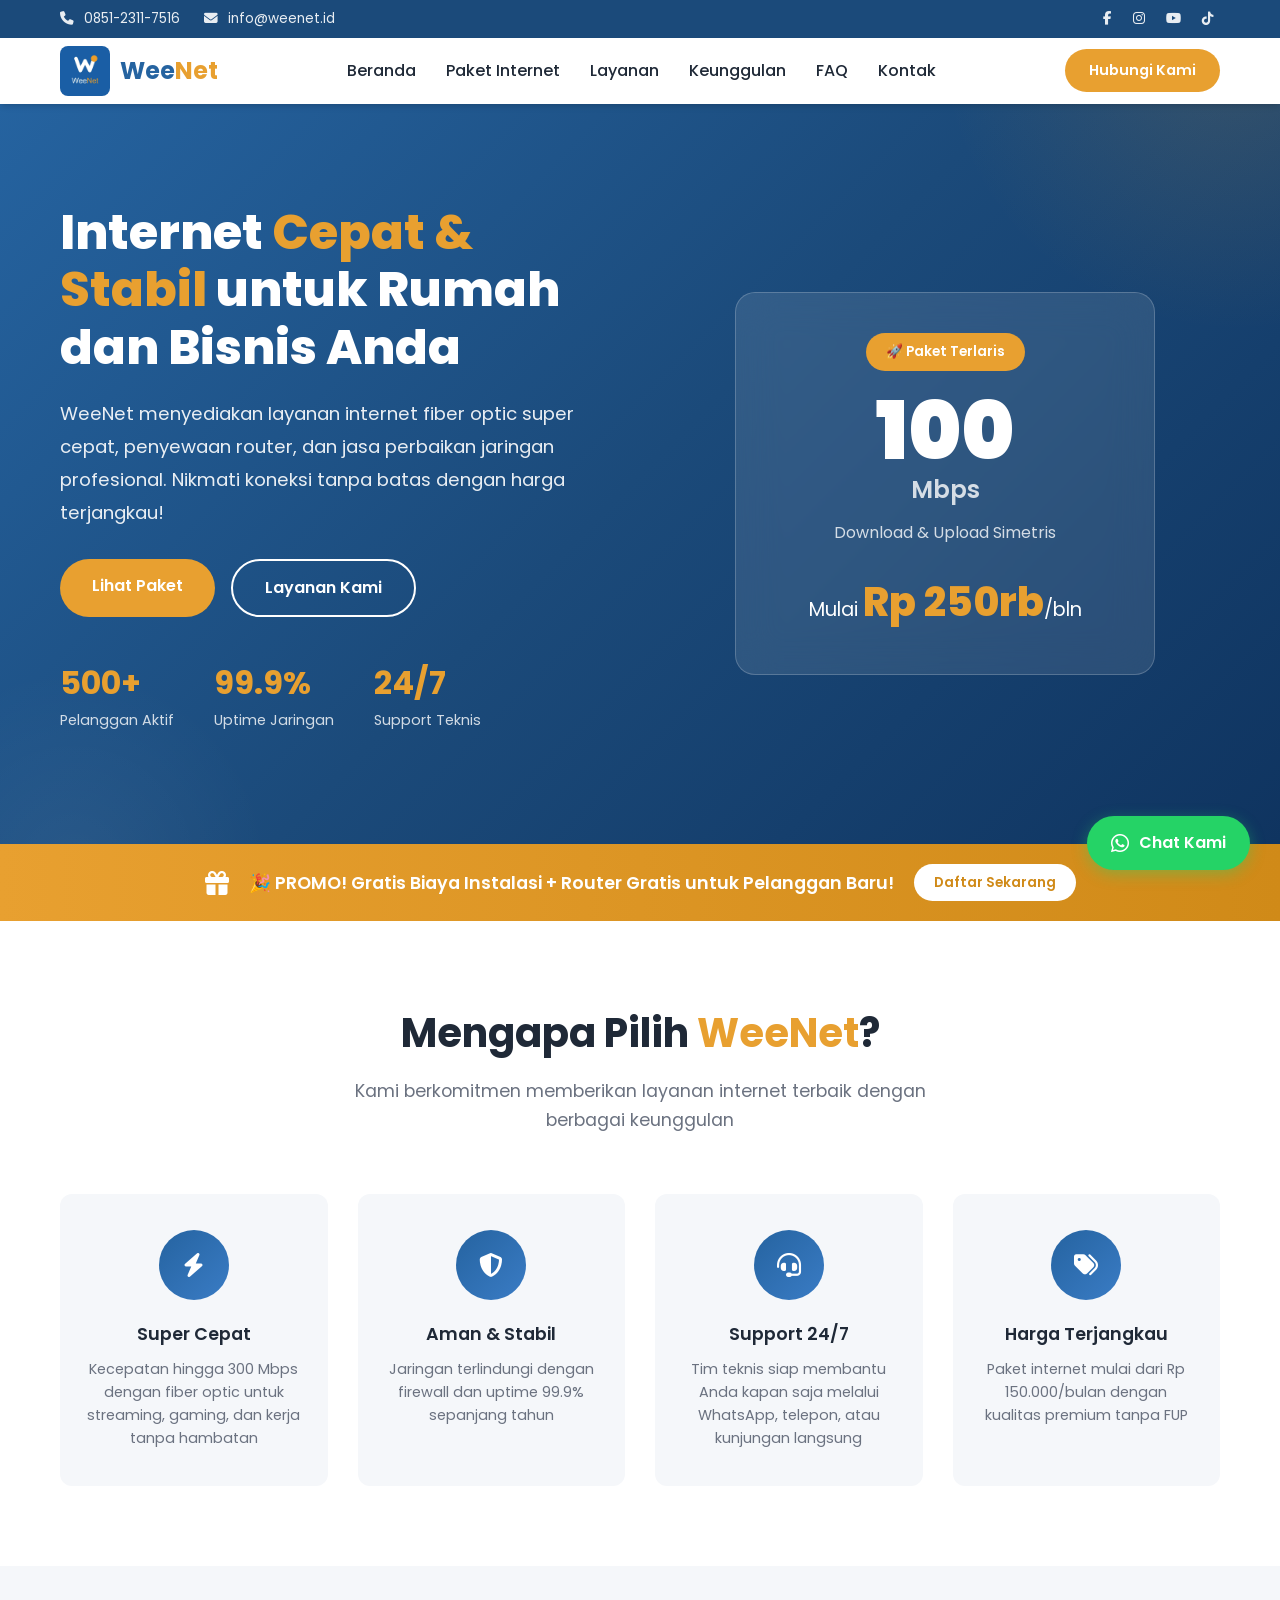
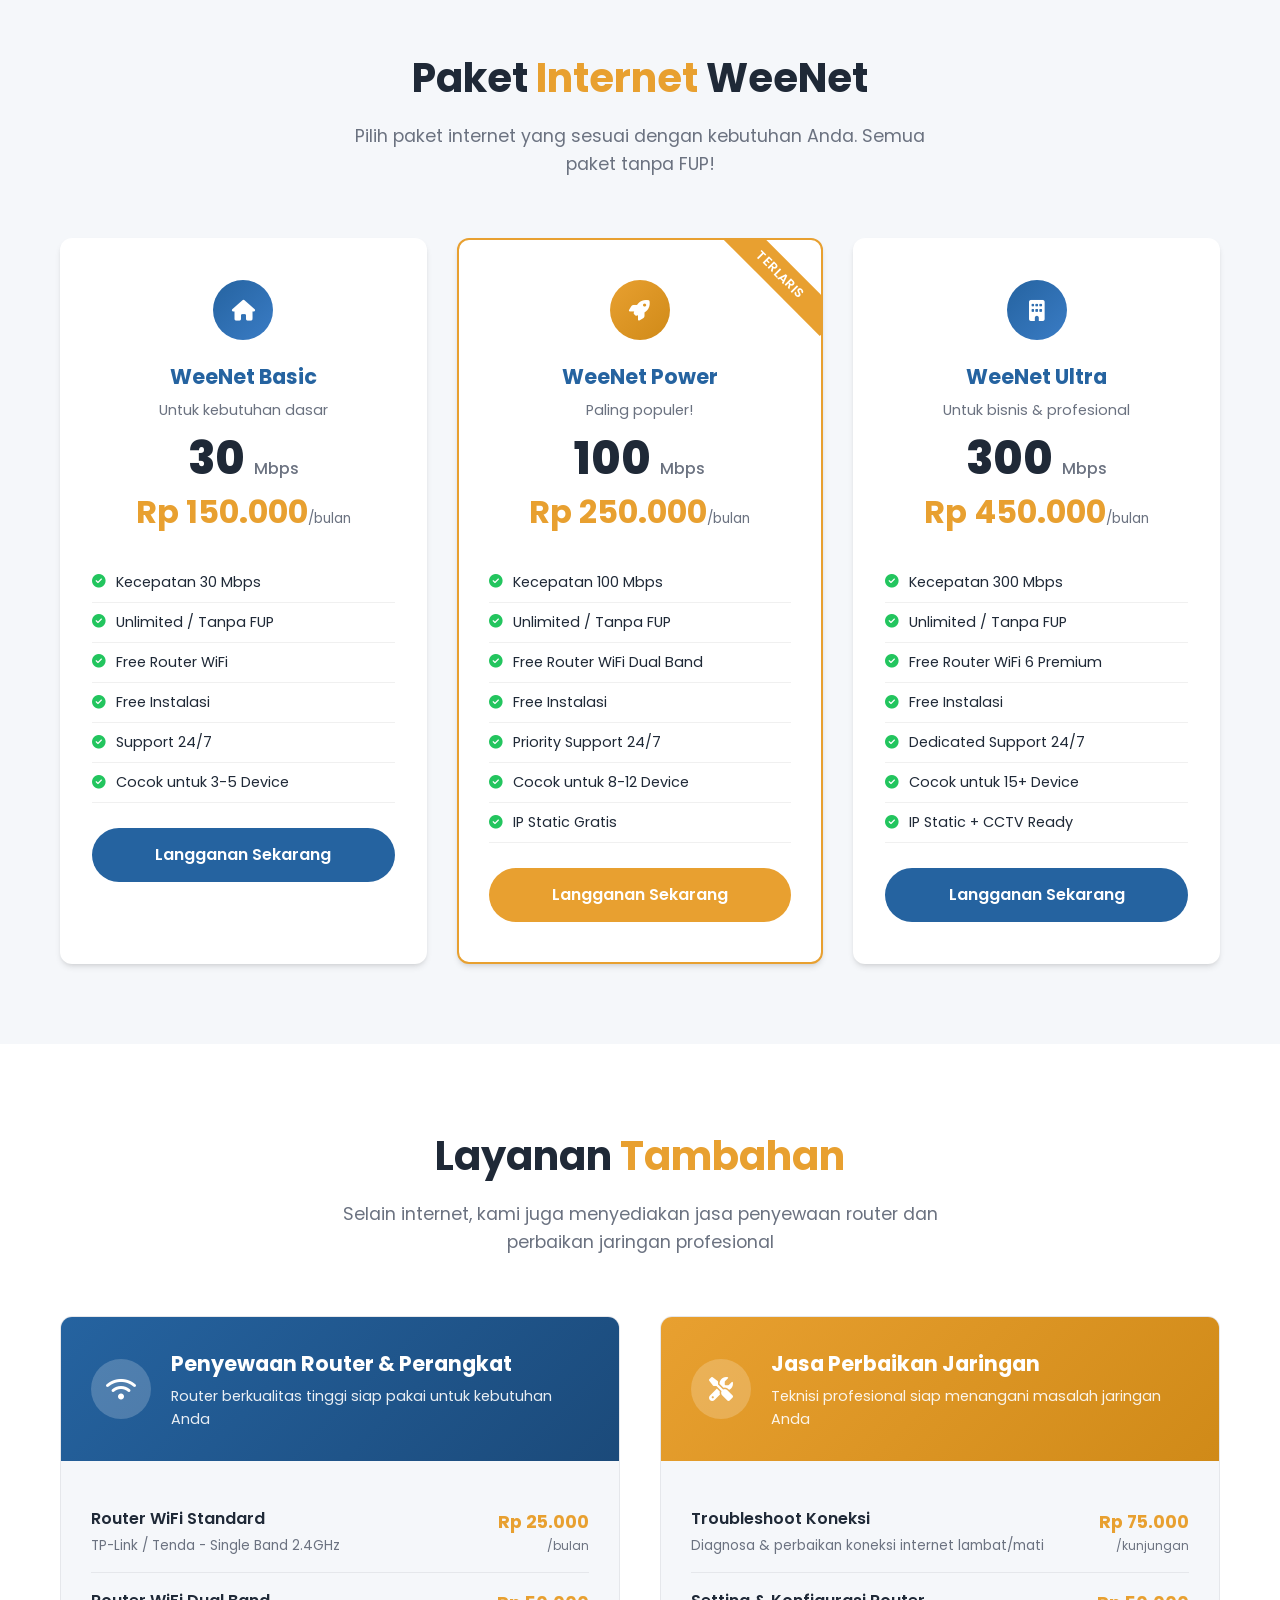
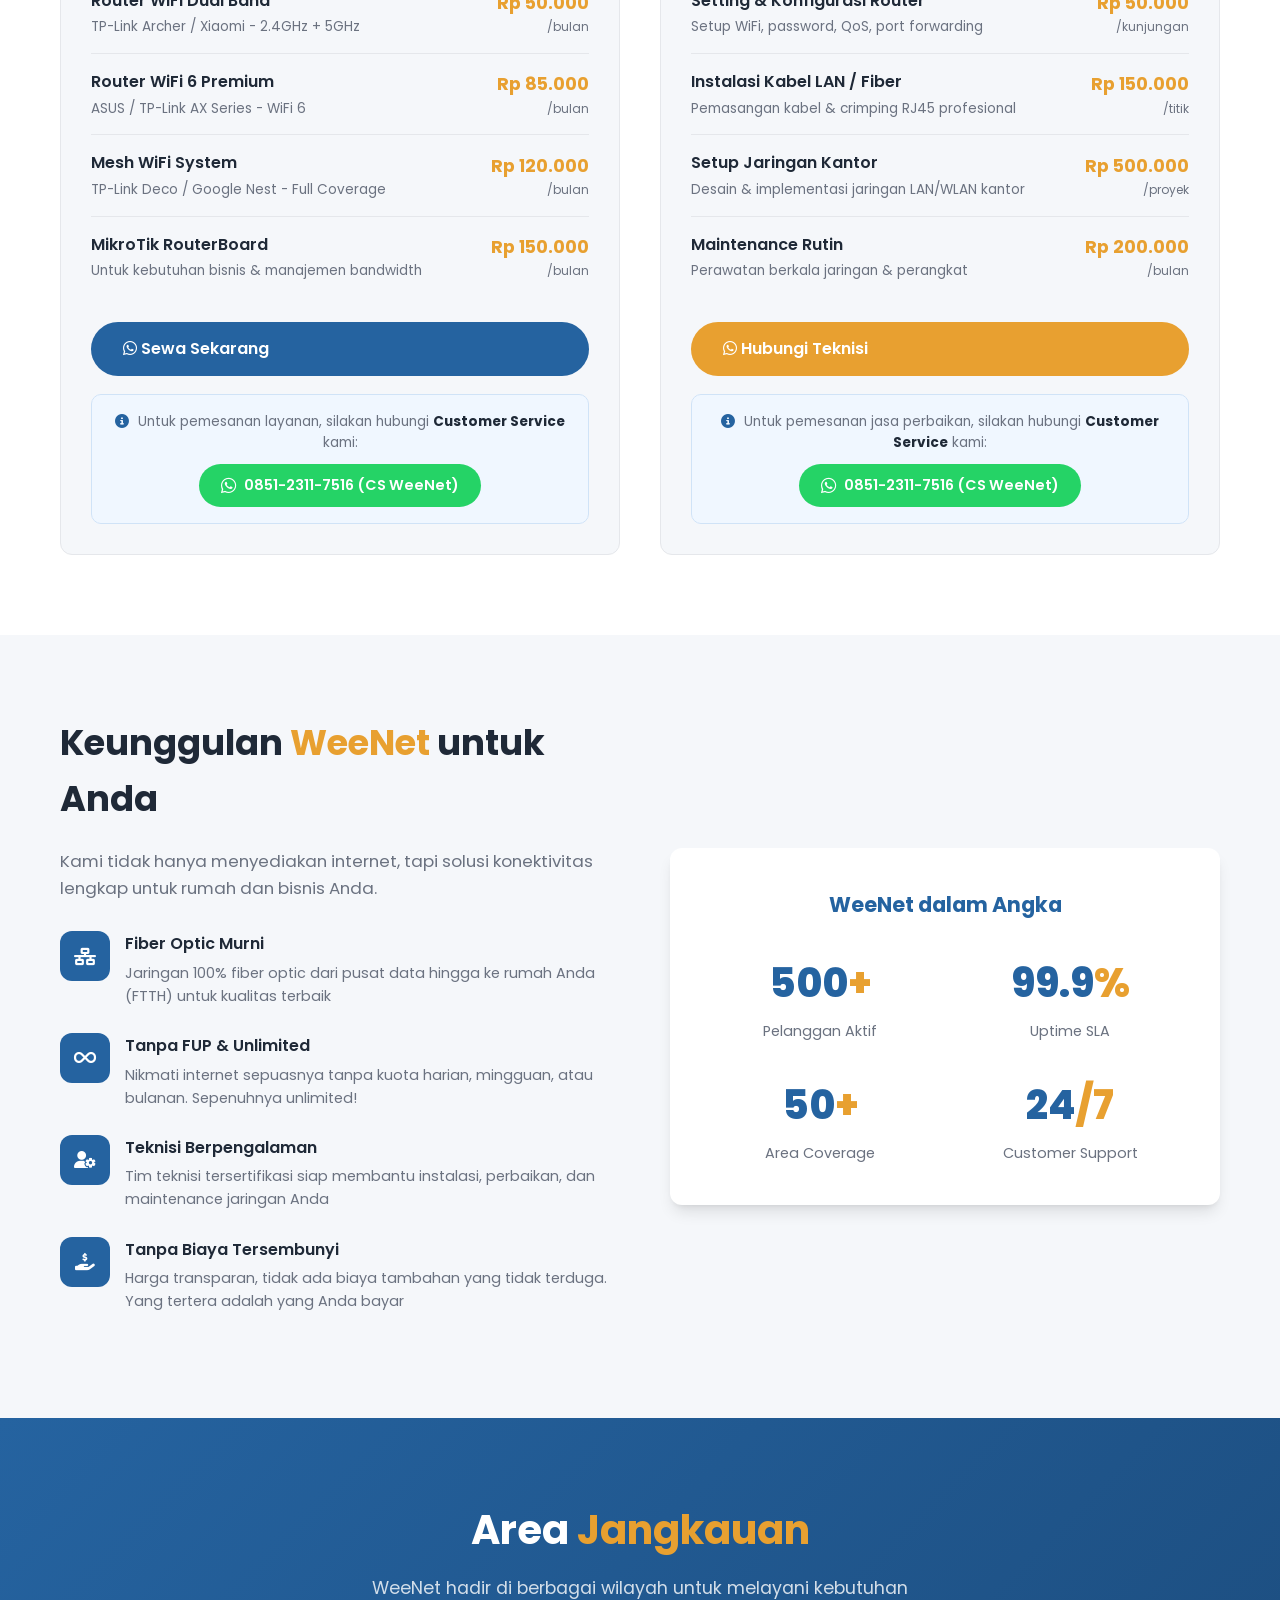
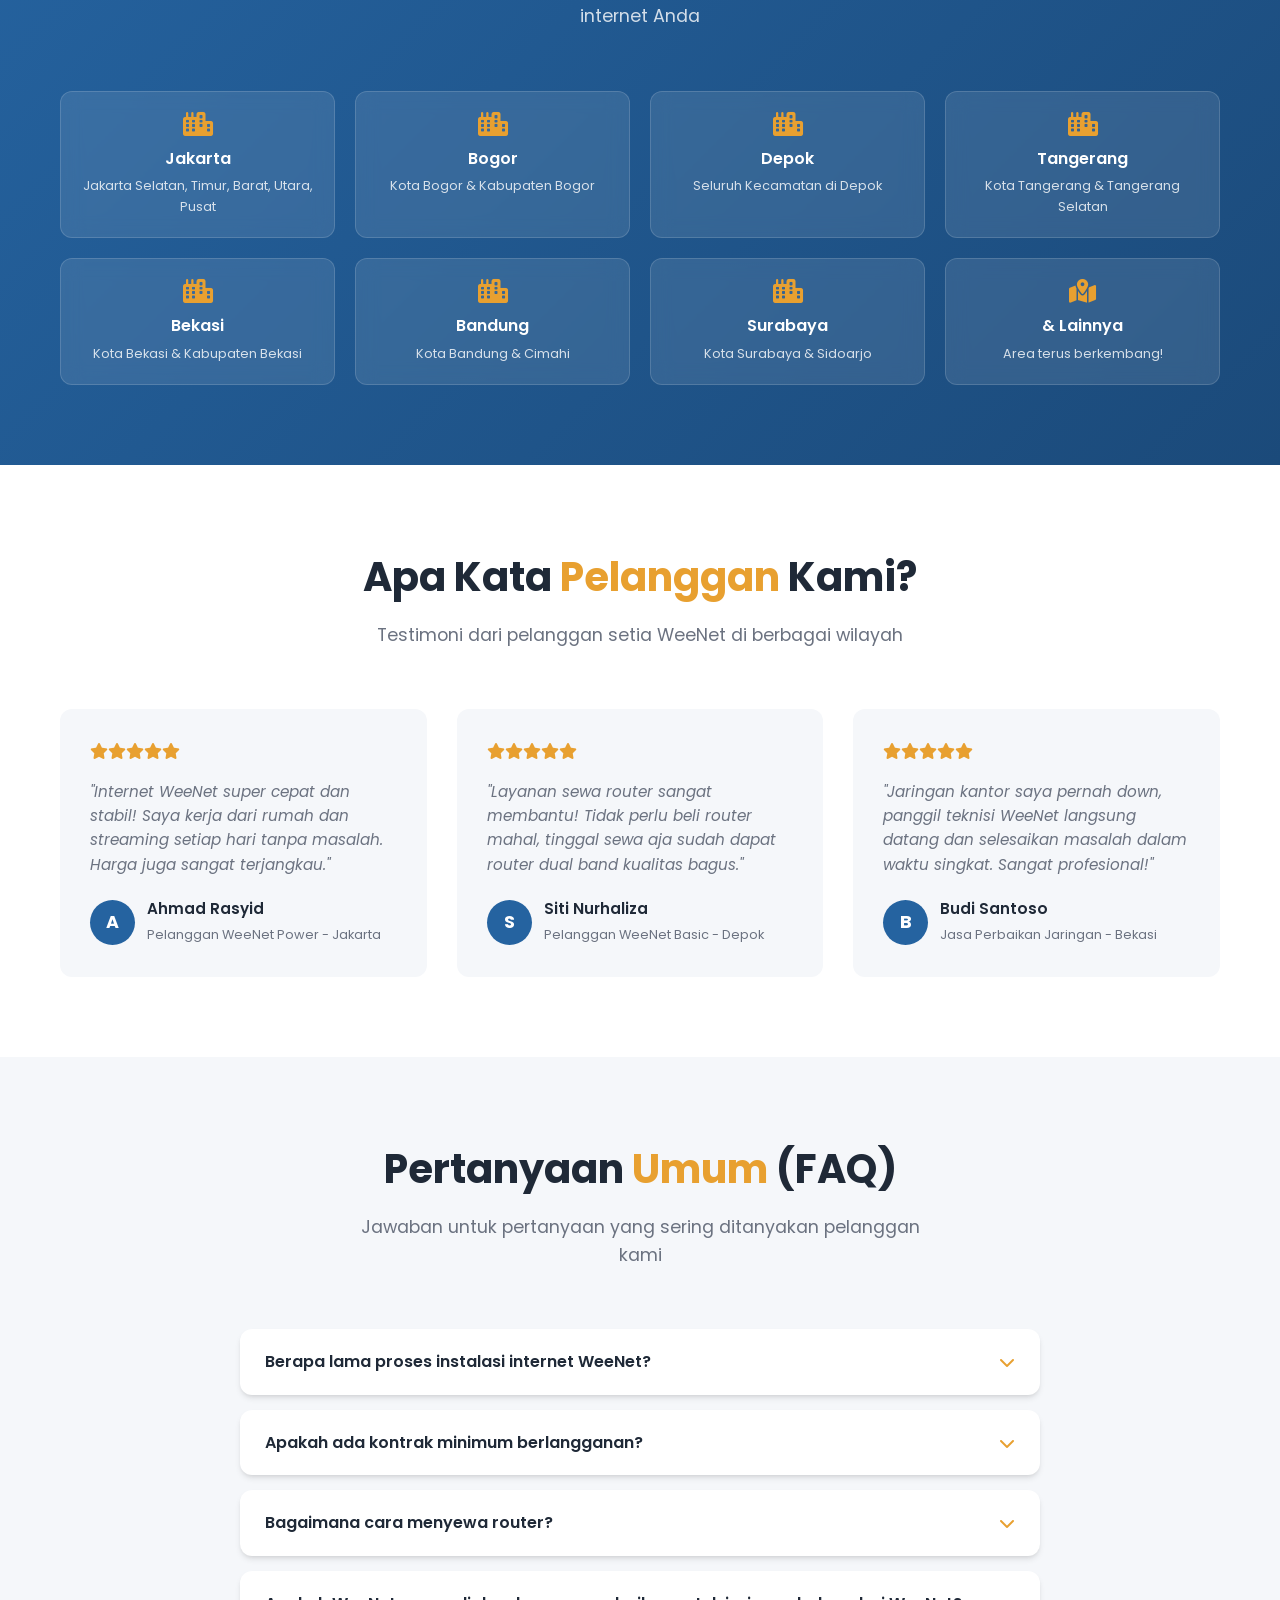
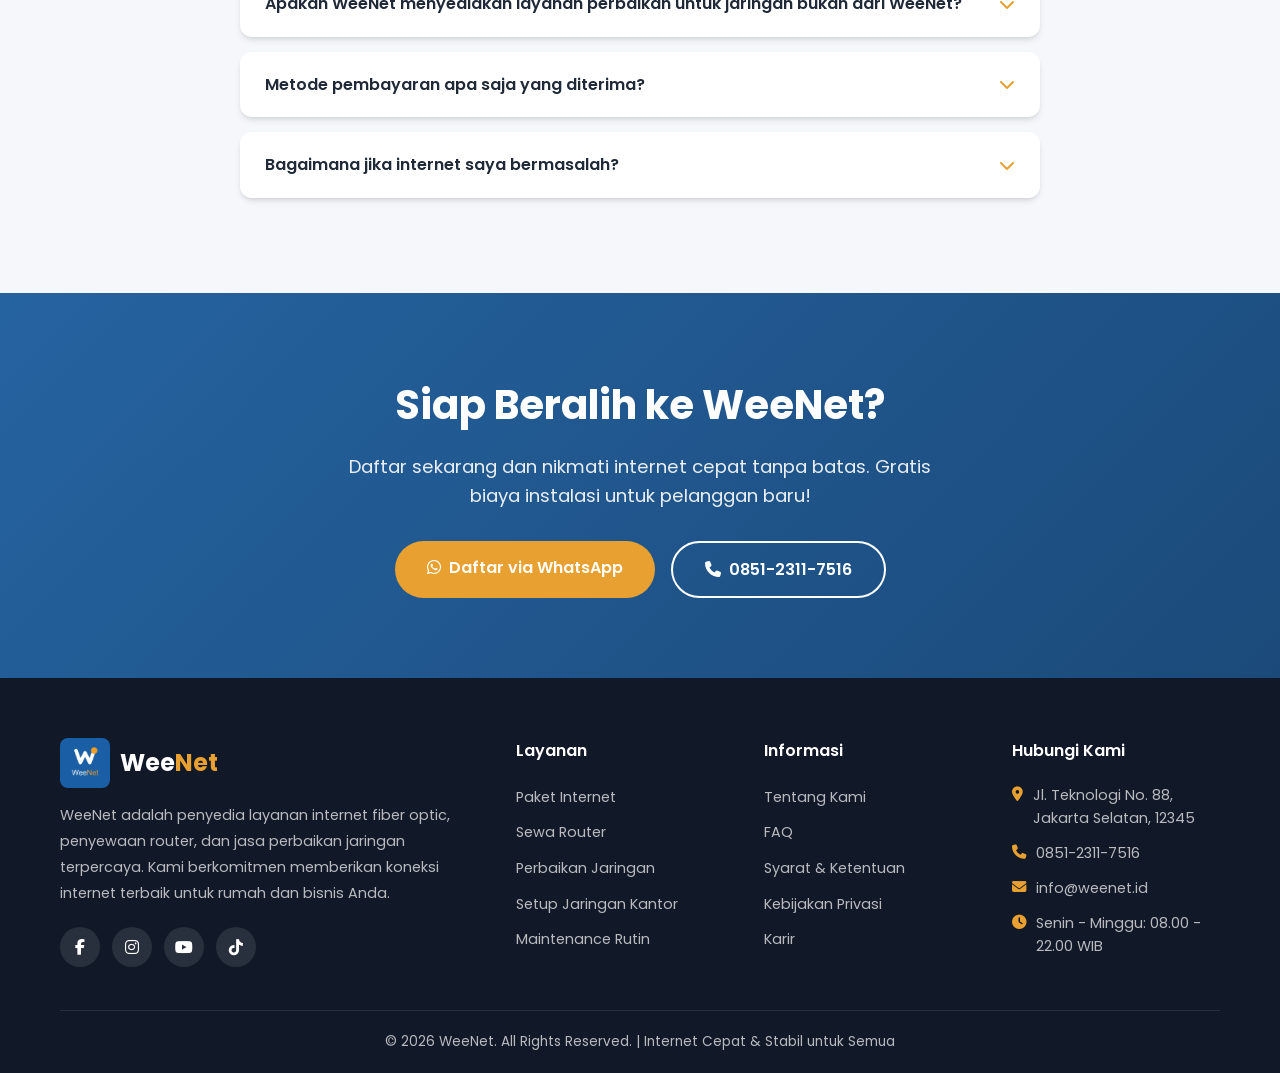
==== index.html @ 708e6db7 "Add files via upload" ====
<!DOCTYPE html>
<html lang="id">
<head>
    <meta charset="UTF-8">
    <meta name="viewport" content="width=device-width, initial-scale=1.0">
    <title>WeeNet | Internet Cepat & Stabil untuk Rumah dan Bisnis</title>
    <meta name="description" content="WeeNet menyediakan layanan internet cepat, sewa router, dan jasa perbaikan jaringan terbaik di Indonesia.">
    <link rel="icon" href="assets/logo.jpg" type="image/jpeg">
    <link href="https://fonts.googleapis.com/css2?family=Poppins:wght@300;400;500;600;700;800;900&display=swap" rel="stylesheet">
    <link rel="stylesheet" href="https://cdnjs.cloudflare.com/ajax/libs/font-awesome/6.5.1/css/all.min.css">
    <style>
        /* ===== ROOT VARIABLES ===== */
        :root {
            --primary: #2563a0;
            --primary-dark: #1b4a7a;
            --primary-light: #3a7cc5;
            --accent: #e8a030;
            --accent-dark: #d08a18;
            --white: #ffffff;
            --light: #f5f7fa;
            --gray: #6b7280;
            --dark: #1f2937;
            --shadow: 0 4px 6px -1px rgba(0,0,0,0.1), 0 2px 4px -2px rgba(0,0,0,0.1);
            --shadow-lg: 0 10px 15px -3px rgba(0,0,0,0.1), 0 4px 6px -4px rgba(0,0,0,0.1);
            --shadow-xl: 0 20px 25px -5px rgba(0,0,0,0.1), 0 8px 10px -6px rgba(0,0,0,0.1);
            --radius: 12px;
            --transition: all 0.3s ease;
        }

        /* ===== RESET ===== */
        *, *::before, *::after { box-sizing: border-box; margin: 0; padding: 0; }
        html { scroll-behavior: smooth; }
        body {
            font-family: 'Poppins', sans-serif;
            color: var(--dark);
            line-height: 1.6;
            overflow-x: hidden;
        }
        a { text-decoration: none; color: inherit; }
        ul { list-style: none; }
        img { max-width: 100%; height: auto; }

        /* ===== UTILITY ===== */
        .container { max-width: 1200px; margin: 0 auto; padding: 0 20px; }
        .section { padding: 80px 0; }
        .section-title {
            text-align: center;
            margin-bottom: 60px;
        }
        .section-title h2 {
            font-size: 2.5rem;
            font-weight: 700;
            color: var(--dark);
            margin-bottom: 12px;
        }
        .section-title h2 span { color: var(--accent); }
        .section-title p {
            font-size: 1.1rem;
            color: var(--gray);
            max-width: 600px;
            margin: 0 auto;
        }
        .btn {
            display: inline-block;
            padding: 14px 32px;
            border-radius: 50px;
            font-weight: 600;
            font-size: 1rem;
            cursor: pointer;
            transition: var(--transition);
            border: none;
            font-family: 'Poppins', sans-serif;
        }
        .btn-primary {
            background: var(--accent);
            color: var(--white);
        }
        .btn-primary:hover {
            background: var(--accent-dark);
            transform: translateY(-2px);
            box-shadow: 0 8px 25px rgba(232,160,48,0.4);
        }
        .btn-outline {
            background: transparent;
            color: var(--white);
            border: 2px solid var(--white);
        }
        .btn-outline:hover {
            background: var(--white);
            color: var(--primary);
        }
        .btn-blue {
            background: var(--primary);
            color: var(--white);
        }
        .btn-blue:hover {
            background: var(--primary-dark);
            transform: translateY(-2px);
            box-shadow: 0 8px 25px rgba(37,99,160,0.4);
        }

        /* ===== TOPBAR ===== */
        .topbar {
            background: var(--primary-dark);
            color: var(--white);
            padding: 8px 0;
            font-size: 0.85rem;
        }
        .topbar .container {
            display: flex;
            justify-content: space-between;
            align-items: center;
        }
        .topbar-left a, .topbar-right a {
            color: var(--white);
            margin-right: 20px;
            opacity: 0.9;
            transition: var(--transition);
        }
        .topbar-left a:hover, .topbar-right a:hover { opacity: 1; }
        .topbar-left i, .topbar-right i { margin-right: 6px; }
        .topbar-right { display: flex; gap: 15px; }
        .topbar-right a { margin-right: 0; }

        /* ===== HEADER / NAVBAR ===== */
        .header {
            background: var(--white);
            box-shadow: var(--shadow);
            position: sticky;
            top: 0;
            z-index: 1000;
            transition: var(--transition);
        }
        .header .container {
            display: flex;
            justify-content: space-between;
            align-items: center;
            padding-top: 8px;
            padding-bottom: 8px;
        }
        .logo {
            display: flex;
            align-items: center;
            gap: 10px;
        }
        .logo img {
            height: 50px;
            width: 50px;
            object-fit: cover;
            border-radius: 8px;
        }
        .logo-text {
            font-size: 1.5rem;
            font-weight: 700;
        }
        .logo-text .wee { color: var(--primary); }
        .logo-text .net { color: var(--accent); }

        .nav-menu { display: flex; align-items: center; gap: 30px; }
        .nav-menu a {
            font-weight: 500;
            color: var(--dark);
            transition: var(--transition);
            position: relative;
        }
        .nav-menu a:hover { color: var(--primary); }
        .nav-menu a::after {
            content: '';
            position: absolute;
            bottom: -4px;
            left: 0;
            width: 0;
            height: 2px;
            background: var(--accent);
            transition: var(--transition);
        }
        .nav-menu a:hover::after { width: 100%; }

        .nav-cta .btn { padding: 10px 24px; font-size: 0.9rem; }

        .hamburger {
            display: none;
            flex-direction: column;
            gap: 5px;
            cursor: pointer;
            background: none;
            border: none;
            padding: 5px;
        }
        .hamburger span {
            width: 25px;
            height: 3px;
            background: var(--dark);
            border-radius: 3px;
            transition: var(--transition);
        }

        /* ===== HERO ===== */
        .hero {
            background: linear-gradient(135deg, var(--primary) 0%, var(--primary-dark) 50%, #0f3460 100%);
            color: var(--white);
            padding: 100px 0 80px;
            position: relative;
            overflow: hidden;
        }
        .hero::before {
            content: '';
            position: absolute;
            top: -50%;
            right: -20%;
            width: 600px;
            height: 600px;
            background: radial-gradient(circle, rgba(232,160,48,0.15) 0%, transparent 70%);
            border-radius: 50%;
        }
        .hero::after {
            content: '';
            position: absolute;
            bottom: -30%;
            left: -10%;
            width: 400px;
            height: 400px;
            background: radial-gradient(circle, rgba(255,255,255,0.05) 0%, transparent 70%);
            border-radius: 50%;
        }
        .hero .container {
            display: grid;
            grid-template-columns: 1fr 1fr;
            gap: 60px;
            align-items: center;
            position: relative;
            z-index: 1;
        }
        .hero-content h1 {
            font-size: 3rem;
            font-weight: 800;
            line-height: 1.2;
            margin-bottom: 20px;
        }
        .hero-content h1 span { color: var(--accent); }
        .hero-content p {
            font-size: 1.15rem;
            opacity: 0.9;
            margin-bottom: 30px;
            line-height: 1.8;
        }
        .hero-btns { display: flex; gap: 16px; flex-wrap: wrap; }
        .hero-stats {
            display: flex;
            gap: 40px;
            margin-top: 40px;
        }
        .hero-stat h3 {
            font-size: 2rem;
            font-weight: 700;
            color: var(--accent);
        }
        .hero-stat p { font-size: 0.9rem; opacity: 0.8; }

        .hero-visual {
            display: flex;
            justify-content: center;
            align-items: center;
        }
        .hero-card {
            background: rgba(255,255,255,0.1);
            backdrop-filter: blur(20px);
            border: 1px solid rgba(255,255,255,0.2);
            border-radius: 20px;
            padding: 40px;
            text-align: center;
            width: 100%;
            max-width: 420px;
        }
        .hero-card .speed-badge {
            background: var(--accent);
            color: var(--white);
            padding: 8px 20px;
            border-radius: 50px;
            font-weight: 600;
            font-size: 0.85rem;
            display: inline-block;
            margin-bottom: 20px;
        }
        .hero-card .speed-number {
            font-size: 5rem;
            font-weight: 900;
            line-height: 1;
        }
        .hero-card .speed-unit {
            font-size: 1.5rem;
            font-weight: 600;
            opacity: 0.8;
        }
        .hero-card .speed-desc {
            margin-top: 10px;
            opacity: 0.8;
        }
        .hero-card .price-tag {
            margin-top: 25px;
            font-size: 1.2rem;
        }
        .hero-card .price-tag span {
            font-size: 2.5rem;
            font-weight: 800;
            color: var(--accent);
        }

        /* ===== PROMO BANNER ===== */
        .promo-banner {
            background: linear-gradient(90deg, var(--accent) 0%, var(--accent-dark) 100%);
            color: var(--white);
            padding: 20px 0;
            text-align: center;
        }
        .promo-banner .container {
            display: flex;
            justify-content: center;
            align-items: center;
            gap: 20px;
            flex-wrap: wrap;
        }
        .promo-banner i { font-size: 1.5rem; }
        .promo-banner p { font-size: 1.1rem; font-weight: 600; }
        .promo-banner .btn {
            background: var(--white);
            color: var(--accent-dark);
            padding: 8px 20px;
            font-size: 0.85rem;
        }

        /* ===== FEATURES ===== */
        .features { background: var(--white); }
        .features-grid {
            display: grid;
            grid-template-columns: repeat(4, 1fr);
            gap: 30px;
        }
        .feature-card {
            background: var(--light);
            border-radius: var(--radius);
            padding: 35px 25px;
            text-align: center;
            transition: var(--transition);
            border: 1px solid transparent;
        }
        .feature-card:hover {
            transform: translateY(-8px);
            box-shadow: var(--shadow-xl);
            border-color: var(--accent);
            background: var(--white);
        }
        .feature-icon {
            width: 70px;
            height: 70px;
            background: linear-gradient(135deg, var(--primary), var(--primary-light));
            border-radius: 50%;
            display: flex;
            align-items: center;
            justify-content: center;
            margin: 0 auto 20px;
            color: var(--white);
            font-size: 1.5rem;
        }
        .feature-card h3 {
            font-size: 1.1rem;
            font-weight: 600;
            margin-bottom: 10px;
        }
        .feature-card p {
            font-size: 0.9rem;
            color: var(--gray);
        }

        /* ===== PRICING ===== */
        .pricing { background: var(--light); }
        .pricing-grid {
            display: grid;
            grid-template-columns: repeat(3, 1fr);
            gap: 30px;
        }
        .pricing-card {
            background: var(--white);
            border-radius: var(--radius);
            padding: 40px 30px;
            text-align: center;
            box-shadow: var(--shadow);
            transition: var(--transition);
            position: relative;
            overflow: hidden;
            border: 2px solid transparent;
        }
        .pricing-card:hover {
            transform: translateY(-10px);
            box-shadow: var(--shadow-xl);
        }
        .pricing-card.popular {
            border-color: var(--accent);
            transform: scale(1.05);
        }
        .pricing-card.popular:hover {
            transform: scale(1.05) translateY(-10px);
        }
        .popular-badge {
            position: absolute;
            top: 20px;
            right: -30px;
            background: var(--accent);
            color: var(--white);
            padding: 5px 40px;
            font-size: 0.8rem;
            font-weight: 600;
            transform: rotate(45deg);
        }
        .pricing-icon {
            width: 60px;
            height: 60px;
            background: linear-gradient(135deg, var(--primary), var(--primary-light));
            border-radius: 50%;
            display: flex;
            align-items: center;
            justify-content: center;
            margin: 0 auto 20px;
            color: var(--white);
            font-size: 1.3rem;
        }
        .pricing-card h3 {
            font-size: 1.3rem;
            font-weight: 700;
            margin-bottom: 5px;
            color: var(--primary);
        }
        .pricing-speed {
            font-size: 2.8rem;
            font-weight: 800;
            color: var(--dark);
            line-height: 1;
            margin: 15px 0 5px;
        }
        .pricing-speed small {
            font-size: 1rem;
            font-weight: 500;
            color: var(--gray);
        }
        .pricing-price {
            font-size: 1rem;
            color: var(--gray);
            margin-bottom: 20px;
        }
        .pricing-price span {
            font-size: 2rem;
            font-weight: 700;
            color: var(--accent);
        }
        .pricing-price small {
            font-size: 0.85rem;
        }
        .pricing-features {
            text-align: left;
            margin: 25px 0;
        }
        .pricing-features li {
            padding: 8px 0;
            border-bottom: 1px solid #f0f0f0;
            display: flex;
            align-items: center;
            gap: 10px;
            font-size: 0.9rem;
        }
        .pricing-features li i {
            color: #22c55e;
            font-size: 0.85rem;
        }
        .pricing-card .btn { width: 100%; }

        /* ===== SERVICES (ROUTER RENTAL & REPAIR) ===== */
        .services { background: var(--white); }
        .services-grid {
            display: grid;
            grid-template-columns: repeat(2, 1fr);
            gap: 40px;
        }
        .service-block {
            background: var(--light);
            border-radius: var(--radius);
            overflow: hidden;
            transition: var(--transition);
            border: 1px solid #e5e7eb;
        }
        .service-block:hover {
            box-shadow: var(--shadow-xl);
            transform: translateY(-5px);
        }
        .service-header {
            background: linear-gradient(135deg, var(--primary), var(--primary-dark));
            color: var(--white);
            padding: 30px;
            display: flex;
            align-items: center;
            gap: 20px;
        }
        .service-header-icon {
            width: 60px;
            height: 60px;
            background: rgba(255,255,255,0.2);
            border-radius: 50%;
            display: flex;
            align-items: center;
            justify-content: center;
            font-size: 1.5rem;
            flex-shrink: 0;
        }
        .service-header h3 { font-size: 1.3rem; font-weight: 700; }
        .service-header p { font-size: 0.9rem; opacity: 0.9; margin-top: 5px; }
        .service-body { padding: 30px; }
        .service-items { margin-bottom: 25px; }
        .service-item {
            display: flex;
            justify-content: space-between;
            align-items: center;
            padding: 15px 0;
            border-bottom: 1px solid #e5e7eb;
        }
        .service-item:last-child { border-bottom: none; }
        .service-item-info h4 {
            font-size: 1rem;
            font-weight: 600;
            margin-bottom: 3px;
        }
        .service-item-info p {
            font-size: 0.85rem;
            color: var(--gray);
        }
        .service-item-price {
            text-align: right;
        }
        .service-item-price .price {
            font-size: 1.1rem;
            font-weight: 700;
            color: var(--accent);
        }
        .service-item-price .unit {
            font-size: 0.75rem;
            color: var(--gray);
        }

        /* ===== SERVICE CS INFO ===== */
        .service-cs-info {
            margin-top: 18px;
            background: #f0f7ff;
            border: 1px solid #d0e3f7;
            border-radius: 10px;
            padding: 16px 20px;
            text-align: center;
        }
        .service-cs-info p {
            font-size: 0.85rem;
            color: var(--gray);
            margin-bottom: 10px;
        }
        .service-cs-info p i {
            color: var(--primary);
            margin-right: 5px;
        }
        .service-cs-info p strong {
            color: var(--dark);
        }
        .cs-contact {
            display: inline-flex;
            align-items: center;
            gap: 8px;
            background: #25d366;
            color: var(--white);
            padding: 10px 22px;
            border-radius: 50px;
            font-weight: 600;
            font-size: 0.9rem;
            transition: var(--transition);
        }
        .cs-contact:hover {
            background: #1eba59;
            transform: translateY(-2px);
            box-shadow: 0 6px 20px rgba(37,211,102,0.35);
        }
        .cs-contact i {
            font-size: 1.1rem;
        }

        /* ===== ADVANTAGES ===== */
        .advantages { background: var(--light); }
        .advantages-grid {
            display: grid;
            grid-template-columns: 1fr 1fr;
            gap: 60px;
            align-items: center;
        }
        .advantages-content h2 {
            font-size: 2.2rem;
            font-weight: 700;
            margin-bottom: 20px;
        }
        .advantages-content h2 span { color: var(--accent); }
        .advantages-content > p {
            color: var(--gray);
            margin-bottom: 30px;
            font-size: 1.05rem;
        }
        .advantage-item {
            display: flex;
            gap: 15px;
            margin-bottom: 25px;
        }
        .advantage-icon {
            width: 50px;
            height: 50px;
            background: var(--primary);
            border-radius: 12px;
            display: flex;
            align-items: center;
            justify-content: center;
            color: var(--white);
            font-size: 1.1rem;
            flex-shrink: 0;
        }
        .advantage-text h4 {
            font-weight: 600;
            margin-bottom: 5px;
        }
        .advantage-text p {
            font-size: 0.9rem;
            color: var(--gray);
        }
        .advantages-visual {
            display: flex;
            justify-content: center;
        }
        .stats-card {
            background: var(--white);
            border-radius: var(--radius);
            padding: 40px;
            box-shadow: var(--shadow-lg);
            width: 100%;
        }
        .stats-grid {
            display: grid;
            grid-template-columns: 1fr 1fr;
            gap: 30px;
        }
        .stat-item { text-align: center; }
        .stat-item .stat-number {
            font-size: 2.5rem;
            font-weight: 800;
            color: var(--primary);
        }
        .stat-item .stat-number span { color: var(--accent); }
        .stat-item .stat-label {
            font-size: 0.9rem;
            color: var(--gray);
            margin-top: 5px;
        }

        /* ===== COVERAGE ===== */
        .coverage { background: linear-gradient(135deg, var(--primary), var(--primary-dark)); color: var(--white); }
        .coverage .section-title h2 { color: var(--white); }
        .coverage .section-title p { color: rgba(255,255,255,0.8); }
        .coverage-grid {
            display: grid;
            grid-template-columns: repeat(4, 1fr);
            gap: 20px;
        }
        .coverage-item {
            background: rgba(255,255,255,0.1);
            backdrop-filter: blur(10px);
            border: 1px solid rgba(255,255,255,0.15);
            border-radius: var(--radius);
            padding: 20px;
            text-align: center;
            transition: var(--transition);
        }
        .coverage-item:hover {
            background: rgba(255,255,255,0.2);
            transform: translateY(-5px);
        }
        .coverage-item i {
            font-size: 1.5rem;
            margin-bottom: 10px;
            color: var(--accent);
        }
        .coverage-item h4 { font-weight: 600; font-size: 1rem; }
        .coverage-item p { font-size: 0.8rem; opacity: 0.8; margin-top: 5px; }

        /* ===== TESTIMONIALS ===== */
        .testimonials { background: var(--white); }
        .testimonials-grid {
            display: grid;
            grid-template-columns: repeat(3, 1fr);
            gap: 30px;
        }
        .testimonial-card {
            background: var(--light);
            border-radius: var(--radius);
            padding: 30px;
            transition: var(--transition);
        }
        .testimonial-card:hover {
            box-shadow: var(--shadow-lg);
            transform: translateY(-5px);
        }
        .testimonial-stars {
            color: var(--accent);
            margin-bottom: 15px;
        }
        .testimonial-card p {
            font-size: 0.95rem;
            color: var(--gray);
            margin-bottom: 20px;
            font-style: italic;
        }
        .testimonial-author {
            display: flex;
            align-items: center;
            gap: 12px;
        }
        .testimonial-avatar {
            width: 45px;
            height: 45px;
            border-radius: 50%;
            background: var(--primary);
            display: flex;
            align-items: center;
            justify-content: center;
            color: var(--white);
            font-weight: 700;
            font-size: 1.1rem;
        }
        .testimonial-author h4 { font-size: 0.95rem; font-weight: 600; }
        .testimonial-author span { font-size: 0.8rem; color: var(--gray); }

        /* ===== FAQ ===== */
        .faq { background: var(--light); }
        .faq-list { max-width: 800px; margin: 0 auto; }
        .faq-item {
            background: var(--white);
            border-radius: var(--radius);
            margin-bottom: 15px;
            box-shadow: var(--shadow);
            overflow: hidden;
        }
        .faq-question {
            padding: 20px 25px;
            display: flex;
            justify-content: space-between;
            align-items: center;
            cursor: pointer;
            font-weight: 600;
            transition: var(--transition);
        }
        .faq-question:hover { color: var(--primary); }
        .faq-question i { transition: var(--transition); color: var(--accent); }
        .faq-answer {
            padding: 0 25px;
            max-height: 0;
            overflow: hidden;
            transition: all 0.3s ease;
        }
        .faq-answer.active { padding: 0 25px 20px; max-height: 500px; }
        .faq-answer p { color: var(--gray); font-size: 0.95rem; line-height: 1.8; }
        .faq-item.active .faq-question i { transform: rotate(180deg); }

        /* ===== CTA ===== */
        .cta {
            background: linear-gradient(135deg, var(--primary), var(--primary-dark));
            color: var(--white);
            text-align: center;
            padding: 80px 0;
        }
        .cta h2 {
            font-size: 2.5rem;
            font-weight: 700;
            margin-bottom: 15px;
        }
        .cta p {
            font-size: 1.15rem;
            opacity: 0.9;
            margin-bottom: 30px;
            max-width: 600px;
            margin-left: auto;
            margin-right: auto;
        }
        .cta-btns { display: flex; gap: 16px; justify-content: center; flex-wrap: wrap; }

        /* ===== FOOTER ===== */
        .footer {
            background: #111827;
            color: rgba(255,255,255,0.7);
            padding: 60px 0 0;
        }
        .footer-grid {
            display: grid;
            grid-template-columns: 2fr 1fr 1fr 1fr;
            gap: 40px;
            padding-bottom: 40px;
            border-bottom: 1px solid rgba(255,255,255,0.1);
        }
        .footer-about .logo { margin-bottom: 15px; }
        .footer-about .logo img { border-radius: 8px; }
        .footer-about p { font-size: 0.9rem; line-height: 1.8; }
        .footer-social {
            display: flex;
            gap: 12px;
            margin-top: 20px;
        }
        .footer-social a {
            width: 40px;
            height: 40px;
            border-radius: 50%;
            background: rgba(255,255,255,0.1);
            display: flex;
            align-items: center;
            justify-content: center;
            color: var(--white);
            transition: var(--transition);
        }
        .footer-social a:hover {
            background: var(--accent);
            transform: translateY(-3px);
        }
        .footer-col h4 {
            color: var(--white);
            font-weight: 600;
            margin-bottom: 20px;
        }
        .footer-col li { margin-bottom: 10px; }
        .footer-col a {
            font-size: 0.9rem;
            transition: var(--transition);
        }
        .footer-col a:hover { color: var(--accent); }
        .footer-col .contact-item {
            display: flex;
            gap: 10px;
            margin-bottom: 12px;
            font-size: 0.9rem;
        }
        .footer-col .contact-item i { color: var(--accent); margin-top: 3px; }
        .footer-bottom {
            padding: 20px 0;
            text-align: center;
            font-size: 0.85rem;
        }

        /* ===== WHATSAPP FLOAT ===== */
        .wa-float {
            position: fixed;
            bottom: 30px;
            right: 30px;
            z-index: 999;
        }
        .wa-float a {
            display: flex;
            align-items: center;
            gap: 10px;
            background: #25d366;
            color: var(--white);
            padding: 14px 24px;
            border-radius: 50px;
            font-weight: 600;
            box-shadow: 0 4px 15px rgba(37,211,102,0.4);
            transition: var(--transition);
        }
        .wa-float a:hover {
            transform: translateY(-3px);
            box-shadow: 0 8px 25px rgba(37,211,102,0.5);
        }
        .wa-float i { font-size: 1.3rem; }

        /* ===== SCROLL TO TOP ===== */
        .scroll-top {
            position: fixed;
            bottom: 30px;
            left: 30px;
            width: 45px;
            height: 45px;
            background: var(--primary);
            color: var(--white);
            border-radius: 50%;
            display: flex;
            align-items: center;
            justify-content: center;
            cursor: pointer;
            opacity: 0;
            transform: translateY(20px);
            transition: var(--transition);
            border: none;
            font-size: 1rem;
            z-index: 999;
        }
        .scroll-top.visible {
            opacity: 1;
            transform: translateY(0);
        }
        .scroll-top:hover {
            background: var(--accent);
        }

        /* ===== ANIMATIONS ===== */
        .fade-in {
            opacity: 0;
            transform: translateY(30px);
            transition: all 0.6s ease;
        }
        .fade-in.visible {
            opacity: 1;
            transform: translateY(0);
        }

        /* ===== RESPONSIVE ===== */
        @media (max-width: 1024px) {
            .hero .container { grid-template-columns: 1fr; text-align: center; }
            .hero-btns, .hero-stats { justify-content: center; }
            .hero-visual { margin-top: 40px; }
            .features-grid { grid-template-columns: repeat(2, 1fr); }
            .pricing-grid { grid-template-columns: 1fr; max-width: 420px; margin: 0 auto; }
            .pricing-card.popular { transform: none; }
            .pricing-card.popular:hover { transform: translateY(-10px); }
            .services-grid { grid-template-columns: 1fr; }
            .advantages-grid { grid-template-columns: 1fr; }
            .coverage-grid { grid-template-columns: repeat(2, 1fr); }
            .testimonials-grid { grid-template-columns: 1fr; }
            .footer-grid { grid-template-columns: repeat(2, 1fr); }
        }

        @media (max-width: 768px) {
            .topbar { display: none; }
            .nav-menu { display: none; }
            .nav-cta { display: none; }
            .hamburger { display: flex; }
            .nav-menu.active {
                display: flex;
                flex-direction: column;
                position: absolute;
                top: 100%;
                left: 0;
                right: 0;
                background: var(--white);
                padding: 20px;
                box-shadow: var(--shadow-lg);
                z-index: 999;
            }
            .hero-content h1 { font-size: 2rem; }
            .hero-card .speed-number { font-size: 3.5rem; }
            .section-title h2 { font-size: 1.8rem; }
            .features-grid { grid-template-columns: 1fr; }
            .coverage-grid { grid-template-columns: 1fr 1fr; }
            .footer-grid { grid-template-columns: 1fr; }
            .cta h2 { font-size: 1.8rem; }
            .hero-stats { flex-direction: column; gap: 20px; }
        }

        @media (max-width: 480px) {
            .hero { padding: 60px 0; }
            .hero-content h1 { font-size: 1.6rem; }
            .section { padding: 50px 0; }
            .btn { padding: 12px 24px; font-size: 0.9rem; }
        }
    </style>
</head>
<body>

    <!-- TOPBAR -->
    <div class="topbar">
        <div class="container">
            <div class="topbar-left">
                <a href="tel:+6285123117516"><i class="fas fa-phone"></i> 0851-2311-7516</a>
                <a href="mailto:info@weenet.id"><i class="fas fa-envelope"></i> info@weenet.id</a>
            </div>
            <div class="topbar-right">
                <a href="#"><i class="fab fa-facebook-f"></i></a>
                <a href="#"><i class="fab fa-instagram"></i></a>
                <a href="#"><i class="fab fa-youtube"></i></a>
                <a href="#"><i class="fab fa-tiktok"></i></a>
            </div>
        </div>
    </div>

    <!-- HEADER -->
    <header class="header" id="header">
        <div class="container">
            <a href="#" class="logo">
                <img src="assets/logo.jpg" alt="WeeNet Logo">
                <span class="logo-text"><span class="wee">Wee</span><span class="net">Net</span></span>
            </a>
            <nav class="nav-menu" id="navMenu">
                <a href="#beranda">Beranda</a>
                <a href="#paket">Paket Internet</a>
                <a href="#layanan">Layanan</a>
                <a href="#keunggulan">Keunggulan</a>
                <a href="#faq">FAQ</a>
                <a href="#kontak">Kontak</a>
            </nav>
            <div class="nav-cta">
                <a href="https://wa.me/6285123117516" class="btn btn-primary">Hubungi Kami</a>
            </div>
            <button class="hamburger" id="hamburger" onclick="toggleMenu()">
                <span></span>
                <span></span>
                <span></span>
            </button>
        </div>
    </header>

    <!-- HERO -->
    <section class="hero" id="beranda">
        <div class="container">
            <div class="hero-content fade-in">
                <h1>Internet <span>Cepat & Stabil</span> untuk Rumah dan Bisnis Anda</h1>
                <p>WeeNet menyediakan layanan internet fiber optic super cepat, penyewaan router, dan jasa perbaikan jaringan profesional. Nikmati koneksi tanpa batas dengan harga terjangkau!</p>
                <div class="hero-btns">
                    <a href="#paket" class="btn btn-primary">Lihat Paket</a>
                    <a href="#layanan" class="btn btn-outline">Layanan Kami</a>
                </div>
                <div class="hero-stats">
                    <div class="hero-stat">
                        <h3>500+</h3>
                        <p>Pelanggan Aktif</p>
                    </div>
                    <div class="hero-stat">
                        <h3>99.9%</h3>
                        <p>Uptime Jaringan</p>
                    </div>
                    <div class="hero-stat">
                        <h3>24/7</h3>
                        <p>Support Teknis</p>
                    </div>
                </div>
            </div>
            <div class="hero-visual fade-in">
                <div class="hero-card">
                    <div class="speed-badge">🚀 Paket Terlaris</div>
                    <div class="speed-number">100</div>
                    <div class="speed-unit">Mbps</div>
                    <div class="speed-desc">Download & Upload Simetris</div>
                    <div class="price-tag">Mulai <span>Rp 250rb</span>/bln</div>
                </div>
            </div>
        </div>
    </section>

    <!-- PROMO BANNER -->
    <div class="promo-banner">
        <div class="container">
            <i class="fas fa-gift"></i>
            <p>🎉 PROMO! Gratis Biaya Instalasi + Router Gratis untuk Pelanggan Baru!</p>
            <a href="https://wa.me/6285123117516" class="btn">Daftar Sekarang</a>
        </div>
    </div>

    <!-- FEATURES -->
    <section class="features section" id="fitur">
        <div class="container">
            <div class="section-title fade-in">
                <h2>Mengapa Pilih <span>WeeNet</span>?</h2>
                <p>Kami berkomitmen memberikan layanan internet terbaik dengan berbagai keunggulan</p>
            </div>
            <div class="features-grid">
                <div class="feature-card fade-in">
                    <div class="feature-icon"><i class="fas fa-bolt"></i></div>
                    <h3>Super Cepat</h3>
                    <p>Kecepatan hingga 300 Mbps dengan fiber optic untuk streaming, gaming, dan kerja tanpa hambatan</p>
                </div>
                <div class="feature-card fade-in">
                    <div class="feature-icon"><i class="fas fa-shield-alt"></i></div>
                    <h3>Aman & Stabil</h3>
                    <p>Jaringan terlindungi dengan firewall dan uptime 99.9% sepanjang tahun</p>
                </div>
                <div class="feature-card fade-in">
                    <div class="feature-icon"><i class="fas fa-headset"></i></div>
                    <h3>Support 24/7</h3>
                    <p>Tim teknis siap membantu Anda kapan saja melalui WhatsApp, telepon, atau kunjungan langsung</p>
                </div>
                <div class="feature-card fade-in">
                    <div class="feature-icon"><i class="fas fa-tags"></i></div>
                    <h3>Harga Terjangkau</h3>
                    <p>Paket internet mulai dari Rp 150.000/bulan dengan kualitas premium tanpa FUP</p>
                </div>
            </div>
        </div>
    </section>

    <!-- PRICING -->
    <section class="pricing section" id="paket">
        <div class="container">
            <div class="section-title fade-in">
                <h2>Paket <span>Internet</span> WeeNet</h2>
                <p>Pilih paket internet yang sesuai dengan kebutuhan Anda. Semua paket tanpa FUP!</p>
            </div>
            <div class="pricing-grid">
                <!-- BASIC -->
                <div class="pricing-card fade-in">
                    <div class="pricing-icon"><i class="fas fa-home"></i></div>
                    <h3>WeeNet Basic</h3>
                    <p style="color: var(--gray); font-size: 0.9rem;">Untuk kebutuhan dasar</p>
                    <div class="pricing-speed">30 <small>Mbps</small></div>
                    <div class="pricing-price">
                        <span>Rp 150.000</span><small>/bulan</small>
                    </div>
                    <ul class="pricing-features">
                        <li><i class="fas fa-check-circle"></i> Kecepatan 30 Mbps</li>
                        <li><i class="fas fa-check-circle"></i> Unlimited / Tanpa FUP</li>
                        <li><i class="fas fa-check-circle"></i> Free Router WiFi</li>
                        <li><i class="fas fa-check-circle"></i> Free Instalasi</li>
                        <li><i class="fas fa-check-circle"></i> Support 24/7</li>
                        <li><i class="fas fa-check-circle"></i> Cocok untuk 3-5 Device</li>
                    </ul>
                    <a href="daftar-basic.html" class="btn btn-blue">Langganan Sekarang</a>
                </div>

                <!-- POWER (POPULAR) -->
                <div class="pricing-card popular fade-in">
                    <div class="popular-badge">TERLARIS</div>
                    <div class="pricing-icon" style="background: linear-gradient(135deg, var(--accent), var(--accent-dark));"><i class="fas fa-rocket"></i></div>
                    <h3>WeeNet Power</h3>
                    <p style="color: var(--gray); font-size: 0.9rem;">Paling populer!</p>
                    <div class="pricing-speed">100 <small>Mbps</small></div>
                    <div class="pricing-price">
                        <span>Rp 250.000</span><small>/bulan</small>
                    </div>
                    <ul class="pricing-features">
                        <li><i class="fas fa-check-circle"></i> Kecepatan 100 Mbps</li>
                        <li><i class="fas fa-check-circle"></i> Unlimited / Tanpa FUP</li>
                        <li><i class="fas fa-check-circle"></i> Free Router WiFi Dual Band</li>
                        <li><i class="fas fa-check-circle"></i> Free Instalasi</li>
                        <li><i class="fas fa-check-circle"></i> Priority Support 24/7</li>
                        <li><i class="fas fa-check-circle"></i> Cocok untuk 8-12 Device</li>
                        <li><i class="fas fa-check-circle"></i> IP Static Gratis</li>
                    </ul>
                    <a href="daftar-power.html" class="btn btn-primary">Langganan Sekarang</a>
                </div>

                <!-- ULTRA -->
                <div class="pricing-card fade-in">
                    <div class="pricing-icon"><i class="fas fa-building"></i></div>
                    <h3>WeeNet Ultra</h3>
                    <p style="color: var(--gray); font-size: 0.9rem;">Untuk bisnis & profesional</p>
                    <div class="pricing-speed">300 <small>Mbps</small></div>
                    <div class="pricing-price">
                        <span>Rp 450.000</span><small>/bulan</small>
                    </div>
                    <ul class="pricing-features">
                        <li><i class="fas fa-check-circle"></i> Kecepatan 300 Mbps</li>
                        <li><i class="fas fa-check-circle"></i> Unlimited / Tanpa FUP</li>
                        <li><i class="fas fa-check-circle"></i> Free Router WiFi 6 Premium</li>
                        <li><i class="fas fa-check-circle"></i> Free Instalasi</li>
                        <li><i class="fas fa-check-circle"></i> Dedicated Support 24/7</li>
                        <li><i class="fas fa-check-circle"></i> Cocok untuk 15+ Device</li>
                        <li><i class="fas fa-check-circle"></i> IP Static + CCTV Ready</li>
                    </ul>
                    <a href="daftar-ultra.html" class="btn btn-blue">Langganan Sekarang</a>
                </div>
            </div>
        </div>
    </section>

    <!-- SERVICES -->
    <section class="services section" id="layanan">
        <div class="container">
            <div class="section-title fade-in">
                <h2>Layanan <span>Tambahan</span></h2>
                <p>Selain internet, kami juga menyediakan jasa penyewaan router dan perbaikan jaringan profesional</p>
            </div>
            <div class="services-grid">
                <!-- SEWA ROUTER -->
                <div class="service-block fade-in">
                    <div class="service-header">
                        <div class="service-header-icon"><i class="fas fa-wifi"></i></div>
                        <div>
                            <h3>Penyewaan Router & Perangkat</h3>
                            <p>Router berkualitas tinggi siap pakai untuk kebutuhan Anda</p>
                        </div>
                    </div>
                    <div class="service-body">
                        <div class="service-items">
                            <div class="service-item">
                                <div class="service-item-info">
                                    <h4>Router WiFi Standard</h4>
                                    <p>TP-Link / Tenda - Single Band 2.4GHz</p>
                                </div>
                                <div class="service-item-price">
                                    <div class="price">Rp 25.000</div>
                                    <div class="unit">/bulan</div>
                                </div>
                            </div>
                            <div class="service-item">
                                <div class="service-item-info">
                                    <h4>Router WiFi Dual Band</h4>
                                    <p>TP-Link Archer / Xiaomi - 2.4GHz + 5GHz</p>
                                </div>
                                <div class="service-item-price">
                                    <div class="price">Rp 50.000</div>
                                    <div class="unit">/bulan</div>
                                </div>
                            </div>
                            <div class="service-item">
                                <div class="service-item-info">
                                    <h4>Router WiFi 6 Premium</h4>
                                    <p>ASUS / TP-Link AX Series - WiFi 6</p>
                                </div>
                                <div class="service-item-price">
                                    <div class="price">Rp 85.000</div>
                                    <div class="unit">/bulan</div>
                                </div>
                            </div>
                            <div class="service-item">
                                <div class="service-item-info">
                                    <h4>Mesh WiFi System</h4>
                                    <p>TP-Link Deco / Google Nest - Full Coverage</p>
                                </div>
                                <div class="service-item-price">
                                    <div class="price">Rp 120.000</div>
                                    <div class="unit">/bulan</div>
                                </div>
                            </div>
                            <div class="service-item">
                                <div class="service-item-info">
                                    <h4>MikroTik RouterBoard</h4>
                                    <p>Untuk kebutuhan bisnis & manajemen bandwidth</p>
                                </div>
                                <div class="service-item-price">
                                    <div class="price">Rp 150.000</div>
                                    <div class="unit">/bulan</div>
                                </div>
                            </div>
                        </div>
                        <a href="https://wa.me/6285123117516?text=Halo,%20saya%20ingin%20sewa%20router" class="btn btn-blue" style="width:100%;">
                            <i class="fab fa-whatsapp"></i> Sewa Sekarang
                        </a>
                        <div class="service-cs-info">
                            <p><i class="fas fa-info-circle"></i> Untuk pemesanan layanan, silakan hubungi <strong>Customer Service</strong> kami:</p>
                            <a href="https://wa.me/6285123117516?text=Halo,%20saya%20ingin%20memesan%20layanan%20sewa%20router%20WeeNet" class="cs-contact">
                                <i class="fab fa-whatsapp"></i>
                                <span>0851-2311-7516 (CS WeeNet)</span>
                            </a>
                        </div>
                    </div>
                </div>

                <!-- PERBAIKAN JARINGAN -->
                <div class="service-block fade-in">
                    <div class="service-header" style="background: linear-gradient(135deg, var(--accent), var(--accent-dark));">
                        <div class="service-header-icon"><i class="fas fa-tools"></i></div>
                        <div>
                            <h3>Jasa Perbaikan Jaringan</h3>
                            <p>Teknisi profesional siap menangani masalah jaringan Anda</p>
                        </div>
                    </div>
                    <div class="service-body">
                        <div class="service-items">
                            <div class="service-item">
                                <div class="service-item-info">
                                    <h4>Troubleshoot Koneksi</h4>
                                    <p>Diagnosa & perbaikan koneksi internet lambat/mati</p>
                                </div>
                                <div class="service-item-price">
                                    <div class="price">Rp 75.000</div>
                                    <div class="unit">/kunjungan</div>
                                </div>
                            </div>
                            <div class="service-item">
                                <div class="service-item-info">
                                    <h4>Setting & Konfigurasi Router</h4>
                                    <p>Setup WiFi, password, QoS, port forwarding</p>
                                </div>
                                <div class="service-item-price">
                                    <div class="price">Rp 50.000</div>
                                    <div class="unit">/kunjungan</div>
                                </div>
                            </div>
                            <div class="service-item">
                                <div class="service-item-info">
                                    <h4>Instalasi Kabel LAN / Fiber</h4>
                                    <p>Pemasangan kabel & crimping RJ45 profesional</p>
                                </div>
                                <div class="service-item-price">
                                    <div class="price">Rp 150.000</div>
                                    <div class="unit">/titik</div>
                                </div>
                            </div>
                            <div class="service-item">
                                <div class="service-item-info">
                                    <h4>Setup Jaringan Kantor</h4>
                                    <p>Desain & implementasi jaringan LAN/WLAN kantor</p>
                                </div>
                                <div class="service-item-price">
                                    <div class="price">Rp 500.000</div>
                                    <div class="unit">/proyek</div>
                                </div>
                            </div>
                            <div class="service-item">
                                <div class="service-item-info">
                                    <h4>Maintenance Rutin</h4>
                                    <p>Perawatan berkala jaringan & perangkat</p>
                                </div>
                                <div class="service-item-price">
                                    <div class="price">Rp 200.000</div>
                                    <div class="unit">/bulan</div>
                                </div>
                            </div>
                        </div>
                        <a href="https://wa.me/6285123117516?text=Halo,%20saya%20butuh%20jasa%20perbaikan%20jaringan" class="btn btn-primary" style="width:100%;">
                            <i class="fab fa-whatsapp"></i> Hubungi Teknisi
                        </a>
                        <div class="service-cs-info">
                            <p><i class="fas fa-info-circle"></i> Untuk pemesanan jasa perbaikan, silakan hubungi <strong>Customer Service</strong> kami:</p>
                            <a href="https://wa.me/6285123117516?text=Halo,%20saya%20ingin%20memesan%20jasa%20perbaikan%20jaringan%20WeeNet" class="cs-contact">
                                <i class="fab fa-whatsapp"></i>
                                <span>0851-2311-7516 (CS WeeNet)</span>
                            </a>
                        </div>
                    </div>
                </div>
            </div>
        </div>
    </section>

    <!-- ADVANTAGES -->
    <section class="advantages section" id="keunggulan">
        <div class="container">
            <div class="advantages-grid">
                <div class="advantages-content fade-in">
                    <h2>Keunggulan <span>WeeNet</span> untuk Anda</h2>
                    <p>Kami tidak hanya menyediakan internet, tapi solusi konektivitas lengkap untuk rumah dan bisnis Anda.</p>
                    <div class="advantage-item">
                        <div class="advantage-icon"><i class="fas fa-network-wired"></i></div>
                        <div class="advantage-text">
                            <h4>Fiber Optic Murni</h4>
                            <p>Jaringan 100% fiber optic dari pusat data hingga ke rumah Anda (FTTH) untuk kualitas terbaik</p>
                        </div>
                    </div>
                    <div class="advantage-item">
                        <div class="advantage-icon"><i class="fas fa-infinity"></i></div>
                        <div class="advantage-text">
                            <h4>Tanpa FUP & Unlimited</h4>
                            <p>Nikmati internet sepuasnya tanpa kuota harian, mingguan, atau bulanan. Sepenuhnya unlimited!</p>
                        </div>
                    </div>
                    <div class="advantage-item">
                        <div class="advantage-icon"><i class="fas fa-user-cog"></i></div>
                        <div class="advantage-text">
                            <h4>Teknisi Berpengalaman</h4>
                            <p>Tim teknisi tersertifikasi siap membantu instalasi, perbaikan, dan maintenance jaringan Anda</p>
                        </div>
                    </div>
                    <div class="advantage-item">
                        <div class="advantage-icon"><i class="fas fa-hand-holding-usd"></i></div>
                        <div class="advantage-text">
                            <h4>Tanpa Biaya Tersembunyi</h4>
                            <p>Harga transparan, tidak ada biaya tambahan yang tidak terduga. Yang tertera adalah yang Anda bayar</p>
                        </div>
                    </div>
                </div>
                <div class="advantages-visual fade-in">
                    <div class="stats-card">
                        <h3 style="text-align:center; margin-bottom:30px; font-size:1.3rem; color:var(--primary);">WeeNet dalam Angka</h3>
                        <div class="stats-grid">
                            <div class="stat-item">
                                <div class="stat-number">500<span>+</span></div>
                                <div class="stat-label">Pelanggan Aktif</div>
                            </div>
                            <div class="stat-item">
                                <div class="stat-number">99.9<span>%</span></div>
                                <div class="stat-label">Uptime SLA</div>
                            </div>
                            <div class="stat-item">
                                <div class="stat-number">50<span>+</span></div>
                                <div class="stat-label">Area Coverage</div>
                            </div>
                            <div class="stat-item">
                                <div class="stat-number">24<span>/7</span></div>
                                <div class="stat-label">Customer Support</div>
                            </div>
                        </div>
                    </div>
                </div>
            </div>
        </div>
    </section>

    <!-- COVERAGE -->
    <section class="coverage section">
        <div class="container">
            <div class="section-title fade-in">
                <h2>Area <span>Jangkauan</span></h2>
                <p>WeeNet hadir di berbagai wilayah untuk melayani kebutuhan internet Anda</p>
            </div>
            <div class="coverage-grid">
                <div class="coverage-item fade-in">
                    <i class="fas fa-city"></i>
                    <h4>Jakarta</h4>
                    <p>Jakarta Selatan, Timur, Barat, Utara, Pusat</p>
                </div>
                <div class="coverage-item fade-in">
                    <i class="fas fa-city"></i>
                    <h4>Bogor</h4>
                    <p>Kota Bogor & Kabupaten Bogor</p>
                </div>
                <div class="coverage-item fade-in">
                    <i class="fas fa-city"></i>
                    <h4>Depok</h4>
                    <p>Seluruh Kecamatan di Depok</p>
                </div>
                <div class="coverage-item fade-in">
                    <i class="fas fa-city"></i>
                    <h4>Tangerang</h4>
                    <p>Kota Tangerang & Tangerang Selatan</p>
                </div>
                <div class="coverage-item fade-in">
                    <i class="fas fa-city"></i>
                    <h4>Bekasi</h4>
                    <p>Kota Bekasi & Kabupaten Bekasi</p>
                </div>
                <div class="coverage-item fade-in">
                    <i class="fas fa-city"></i>
                    <h4>Bandung</h4>
                    <p>Kota Bandung & Cimahi</p>
                </div>
                <div class="coverage-item fade-in">
                    <i class="fas fa-city"></i>
                    <h4>Surabaya</h4>
                    <p>Kota Surabaya & Sidoarjo</p>
                </div>
                <div class="coverage-item fade-in">
                    <i class="fas fa-map-marked-alt"></i>
                    <h4>& Lainnya</h4>
                    <p>Area terus berkembang!</p>
                </div>
            </div>
        </div>
    </section>

    <!-- TESTIMONIALS -->
    <section class="testimonials section">
        <div class="container">
            <div class="section-title fade-in">
                <h2>Apa Kata <span>Pelanggan</span> Kami?</h2>
                <p>Testimoni dari pelanggan setia WeeNet di berbagai wilayah</p>
            </div>
            <div class="testimonials-grid">
                <div class="testimonial-card fade-in">
                    <div class="testimonial-stars">
                        <i class="fas fa-star"></i><i class="fas fa-star"></i><i class="fas fa-star"></i><i class="fas fa-star"></i><i class="fas fa-star"></i>
                    </div>
                    <p>"Internet WeeNet super cepat dan stabil! Saya kerja dari rumah dan streaming setiap hari tanpa masalah. Harga juga sangat terjangkau."</p>
                    <div class="testimonial-author">
                        <div class="testimonial-avatar">A</div>
                        <div>
                            <h4>Ahmad Rasyid</h4>
                            <span>Pelanggan WeeNet Power - Jakarta</span>
                        </div>
                    </div>
                </div>
                <div class="testimonial-card fade-in">
                    <div class="testimonial-stars">
                        <i class="fas fa-star"></i><i class="fas fa-star"></i><i class="fas fa-star"></i><i class="fas fa-star"></i><i class="fas fa-star"></i>
                    </div>
                    <p>"Layanan sewa router sangat membantu! Tidak perlu beli router mahal, tinggal sewa aja sudah dapat router dual band kualitas bagus."</p>
                    <div class="testimonial-author">
                        <div class="testimonial-avatar">S</div>
                        <div>
                            <h4>Siti Nurhaliza</h4>
                            <span>Pelanggan WeeNet Basic - Depok</span>
                        </div>
                    </div>
                </div>
                <div class="testimonial-card fade-in">
                    <div class="testimonial-stars">
                        <i class="fas fa-star"></i><i class="fas fa-star"></i><i class="fas fa-star"></i><i class="fas fa-star"></i><i class="fas fa-star"></i>
                    </div>
                    <p>"Jaringan kantor saya pernah down, panggil teknisi WeeNet langsung datang dan selesaikan masalah dalam waktu singkat. Sangat profesional!"</p>
                    <div class="testimonial-author">
                        <div class="testimonial-avatar">B</div>
                        <div>
                            <h4>Budi Santoso</h4>
                            <span>Jasa Perbaikan Jaringan - Bekasi</span>
                        </div>
                    </div>
                </div>
            </div>
        </div>
    </section>

    <!-- FAQ -->
    <section class="faq section" id="faq">
        <div class="container">
            <div class="section-title fade-in">
                <h2>Pertanyaan <span>Umum</span> (FAQ)</h2>
                <p>Jawaban untuk pertanyaan yang sering ditanyakan pelanggan kami</p>
            </div>
            <div class="faq-list">
                <div class="faq-item fade-in">
                    <div class="faq-question" onclick="toggleFaq(this)">
                        <span>Berapa lama proses instalasi internet WeeNet?</span>
                        <i class="fas fa-chevron-down"></i>
                    </div>
                    <div class="faq-answer">
                        <p>Proses instalasi biasanya memakan waktu 1-3 hari kerja setelah pendaftaran disetujui. Tim teknisi kami akan menghubungi Anda untuk menjadwalkan waktu pemasangan yang sesuai.</p>
                    </div>
                </div>
                <div class="faq-item fade-in">
                    <div class="faq-question" onclick="toggleFaq(this)">
                        <span>Apakah ada kontrak minimum berlangganan?</span>
                        <i class="fas fa-chevron-down"></i>
                    </div>
                    <div class="faq-answer">
                        <p>Kontrak minimum berlangganan adalah 3 bulan. Setelah itu, Anda bebas untuk melanjutkan secara bulanan atau berhenti kapan saja dengan pemberitahuan 1 bulan sebelumnya.</p>
                    </div>
                </div>
                <div class="faq-item fade-in">
                    <div class="faq-question" onclick="toggleFaq(this)">
                        <span>Bagaimana cara menyewa router?</span>
                        <i class="fas fa-chevron-down"></i>
                    </div>
                    <div class="faq-answer">
                        <p>Anda bisa menyewa router melalui WhatsApp kami. Pilih jenis router yang diinginkan, lakukan pembayaran, dan router akan diantarkan atau dipasang langsung oleh teknisi kami.</p>
                    </div>
                </div>
                <div class="faq-item fade-in">
                    <div class="faq-question" onclick="toggleFaq(this)">
                        <span>Apakah WeeNet menyediakan layanan perbaikan untuk jaringan bukan dari WeeNet?</span>
                        <i class="fas fa-chevron-down"></i>
                    </div>
                    <div class="faq-answer">
                        <p>Ya! Jasa perbaikan jaringan kami tersedia untuk semua pelanggan, baik pengguna internet WeeNet maupun provider lain. Tim teknisi kami berpengalaman menangani berbagai jenis jaringan.</p>
                    </div>
                </div>
                <div class="faq-item fade-in">
                    <div class="faq-question" onclick="toggleFaq(this)">
                        <span>Metode pembayaran apa saja yang diterima?</span>
                        <i class="fas fa-chevron-down"></i>
                    </div>
                    <div class="faq-answer">
                        <p>Kami menerima pembayaran melalui Transfer Bank (BCA, BNI, BRI, Mandiri), E-Wallet (GoPay, OVO, DANA, ShopeePay), dan juga pembayaran tunai melalui teknisi kami.</p>
                    </div>
                </div>
                <div class="faq-item fade-in">
                    <div class="faq-question" onclick="toggleFaq(this)">
                        <span>Bagaimana jika internet saya bermasalah?</span>
                        <i class="fas fa-chevron-down"></i>
                    </div>
                    <div class="faq-answer">
                        <p>Hubungi kami melalui WhatsApp 24/7. Tim support kami akan melakukan troubleshoot secara remote terlebih dahulu. Jika diperlukan kunjungan teknisi, kami akan menjadwalkan kunjungan secepatnya tanpa biaya tambahan untuk pelanggan aktif.</p>
                    </div>
                </div>
            </div>
        </div>
    </section>

    <!-- CTA -->
    <section class="cta" id="kontak">
        <div class="container fade-in">
            <h2>Siap Beralih ke WeeNet?</h2>
            <p>Daftar sekarang dan nikmati internet cepat tanpa batas. Gratis biaya instalasi untuk pelanggan baru!</p>
            <div class="cta-btns">
                <a href="https://wa.me/6285123117516?text=Halo,%20saya%20ingin%20berlangganan%20internet%20WeeNet" class="btn btn-primary">
                    <i class="fab fa-whatsapp"></i> &nbsp;Daftar via WhatsApp
                </a>
                <a href="tel:+6285123117516" class="btn btn-outline">
                    <i class="fas fa-phone"></i> &nbsp;0851-2311-7516
                </a>
            </div>
        </div>
    </section>

    <!-- FOOTER -->
    <footer class="footer">
        <div class="container">
            <div class="footer-grid">
                <div class="footer-about">
                    <div class="logo">
                        <img src="assets/logo.jpg" alt="WeeNet Logo">
                        <span class="logo-text"><span class="wee" style="color:#fff;">Wee</span><span class="net">Net</span></span>
                    </div>
                    <p>WeeNet adalah penyedia layanan internet fiber optic, penyewaan router, dan jasa perbaikan jaringan terpercaya. Kami berkomitmen memberikan koneksi internet terbaik untuk rumah dan bisnis Anda.</p>
                    <div class="footer-social">
                        <a href="#"><i class="fab fa-facebook-f"></i></a>
                        <a href="#"><i class="fab fa-instagram"></i></a>
                        <a href="#"><i class="fab fa-youtube"></i></a>
                        <a href="#"><i class="fab fa-tiktok"></i></a>
                    </div>
                </div>
                <div class="footer-col">
                    <h4>Layanan</h4>
                    <ul>
                        <li><a href="#paket">Paket Internet</a></li>
                        <li><a href="#layanan">Sewa Router</a></li>
                        <li><a href="#layanan">Perbaikan Jaringan</a></li>
                        <li><a href="#layanan">Setup Jaringan Kantor</a></li>
                        <li><a href="#layanan">Maintenance Rutin</a></li>
                    </ul>
                </div>
                <div class="footer-col">
                    <h4>Informasi</h4>
                    <ul>
                        <li><a href="#">Tentang Kami</a></li>
                        <li><a href="#faq">FAQ</a></li>
                        <li><a href="#">Syarat & Ketentuan</a></li>
                        <li><a href="#">Kebijakan Privasi</a></li>
                        <li><a href="#">Karir</a></li>
                    </ul>
                </div>
                <div class="footer-col">
                    <h4>Hubungi Kami</h4>
                    <div class="contact-item">
                        <i class="fas fa-map-marker-alt"></i>
                        <span>Jl. Teknologi No. 88, Jakarta Selatan, 12345</span>
                    </div>
                    <div class="contact-item">
                        <i class="fas fa-phone"></i>
                        <span>0851-2311-7516</span>
                    </div>
                    <div class="contact-item">
                        <i class="fas fa-envelope"></i>
                        <span>info@weenet.id</span>
                    </div>
                    <div class="contact-item">
                        <i class="fas fa-clock"></i>
                        <span>Senin - Minggu: 08.00 - 22.00 WIB</span>
                    </div>
                </div>
            </div>
            <div class="footer-bottom">
                <p>&copy; 2026 WeeNet. All Rights Reserved. | Internet Cepat & Stabil untuk Semua</p>
            </div>
        </div>
    </footer>

    <!-- WHATSAPP FLOAT -->
    <div class="wa-float">
        <a href="https://wa.me/6285123117516?text=Halo,%20saya%20ingin%20bertanya%20tentang%20layanan%20WeeNet" target="_blank">
            <i class="fab fa-whatsapp"></i>
            <span>Chat Kami</span>
        </a>
    </div>

    <!-- SCROLL TO TOP -->
    <button class="scroll-top" id="scrollTop" onclick="window.scrollTo({top:0, behavior:'smooth'})">
        <i class="fas fa-chevron-up"></i>
    </button>

    <script>
        // Mobile Menu Toggle
        function toggleMenu() {
            document.getElementById('navMenu').classList.toggle('active');
        }

        // FAQ Toggle
        function toggleFaq(element) {
            const faqItem = element.parentElement;
            const answer = faqItem.querySelector('.faq-answer');
            const isActive = faqItem.classList.contains('active');

            // Close all
            document.querySelectorAll('.faq-item').forEach(item => {
                item.classList.remove('active');
                item.querySelector('.faq-answer').classList.remove('active');
            });

            // Open clicked if wasn't active
            if (!isActive) {
                faqItem.classList.add('active');
                answer.classList.add('active');
            }
        }

        // Scroll animations
        const observer = new IntersectionObserver((entries) => {
            entries.forEach(entry => {
                if (entry.isIntersecting) {
                    entry.target.classList.add('visible');
                }
            });
        }, { threshold: 0.1 });

        document.querySelectorAll('.fade-in').forEach(el => observer.observe(el));

        // Scroll to top button
        window.addEventListener('scroll', () => {
            const scrollBtn = document.getElementById('scrollTop');
            if (window.scrollY > 500) {
                scrollBtn.classList.add('visible');
            } else {
                scrollBtn.classList.remove('visible');
            }
        });

        // Sticky header shadow
        window.addEventListener('scroll', () => {
            const header = document.getElementById('header');
            if (window.scrollY > 50) {
                header.style.boxShadow = '0 2px 20px rgba(0,0,0,0.1)';
            } else {
                header.style.boxShadow = 'var(--shadow)';
            }
        });

        // Close mobile menu on link click
        document.querySelectorAll('.nav-menu a').forEach(link => {
            link.addEventListener('click', () => {
                document.getElementById('navMenu').classList.remove('active');
            });
        });
    </script>
</body>
</html>
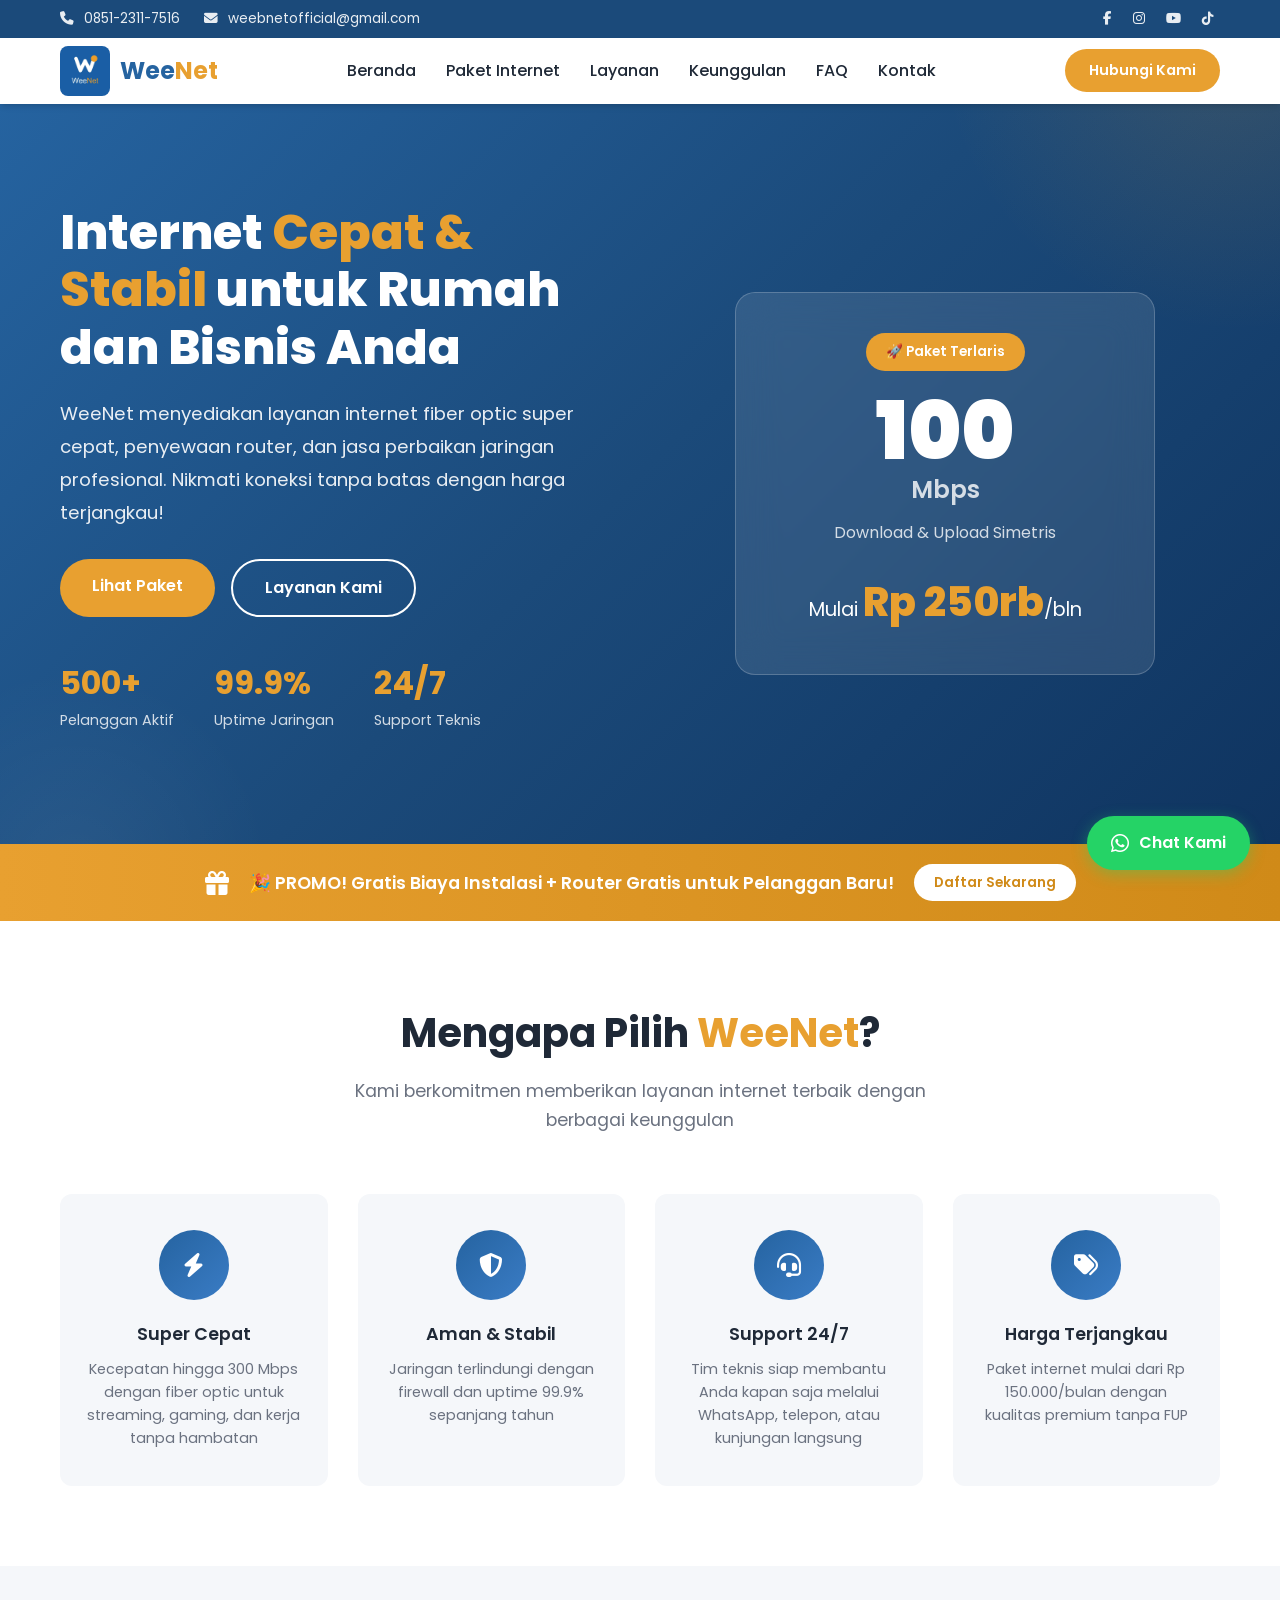
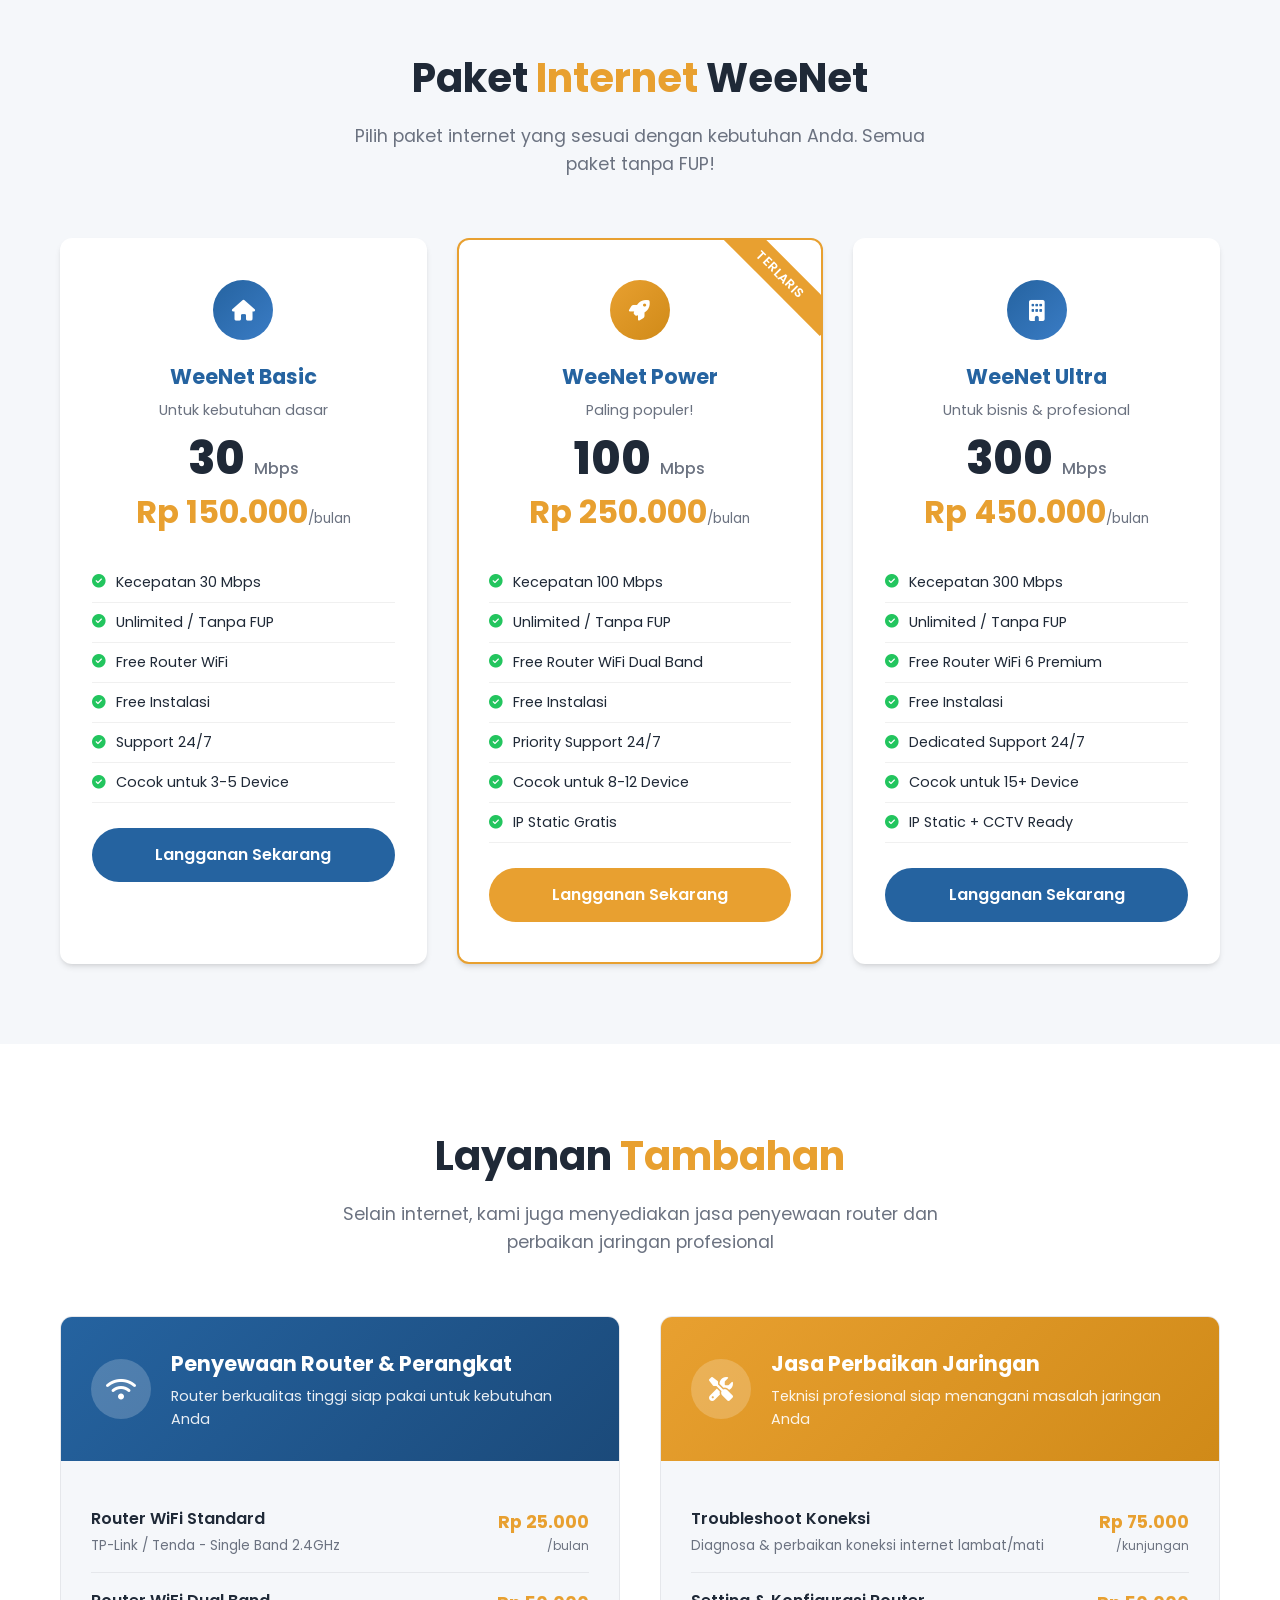
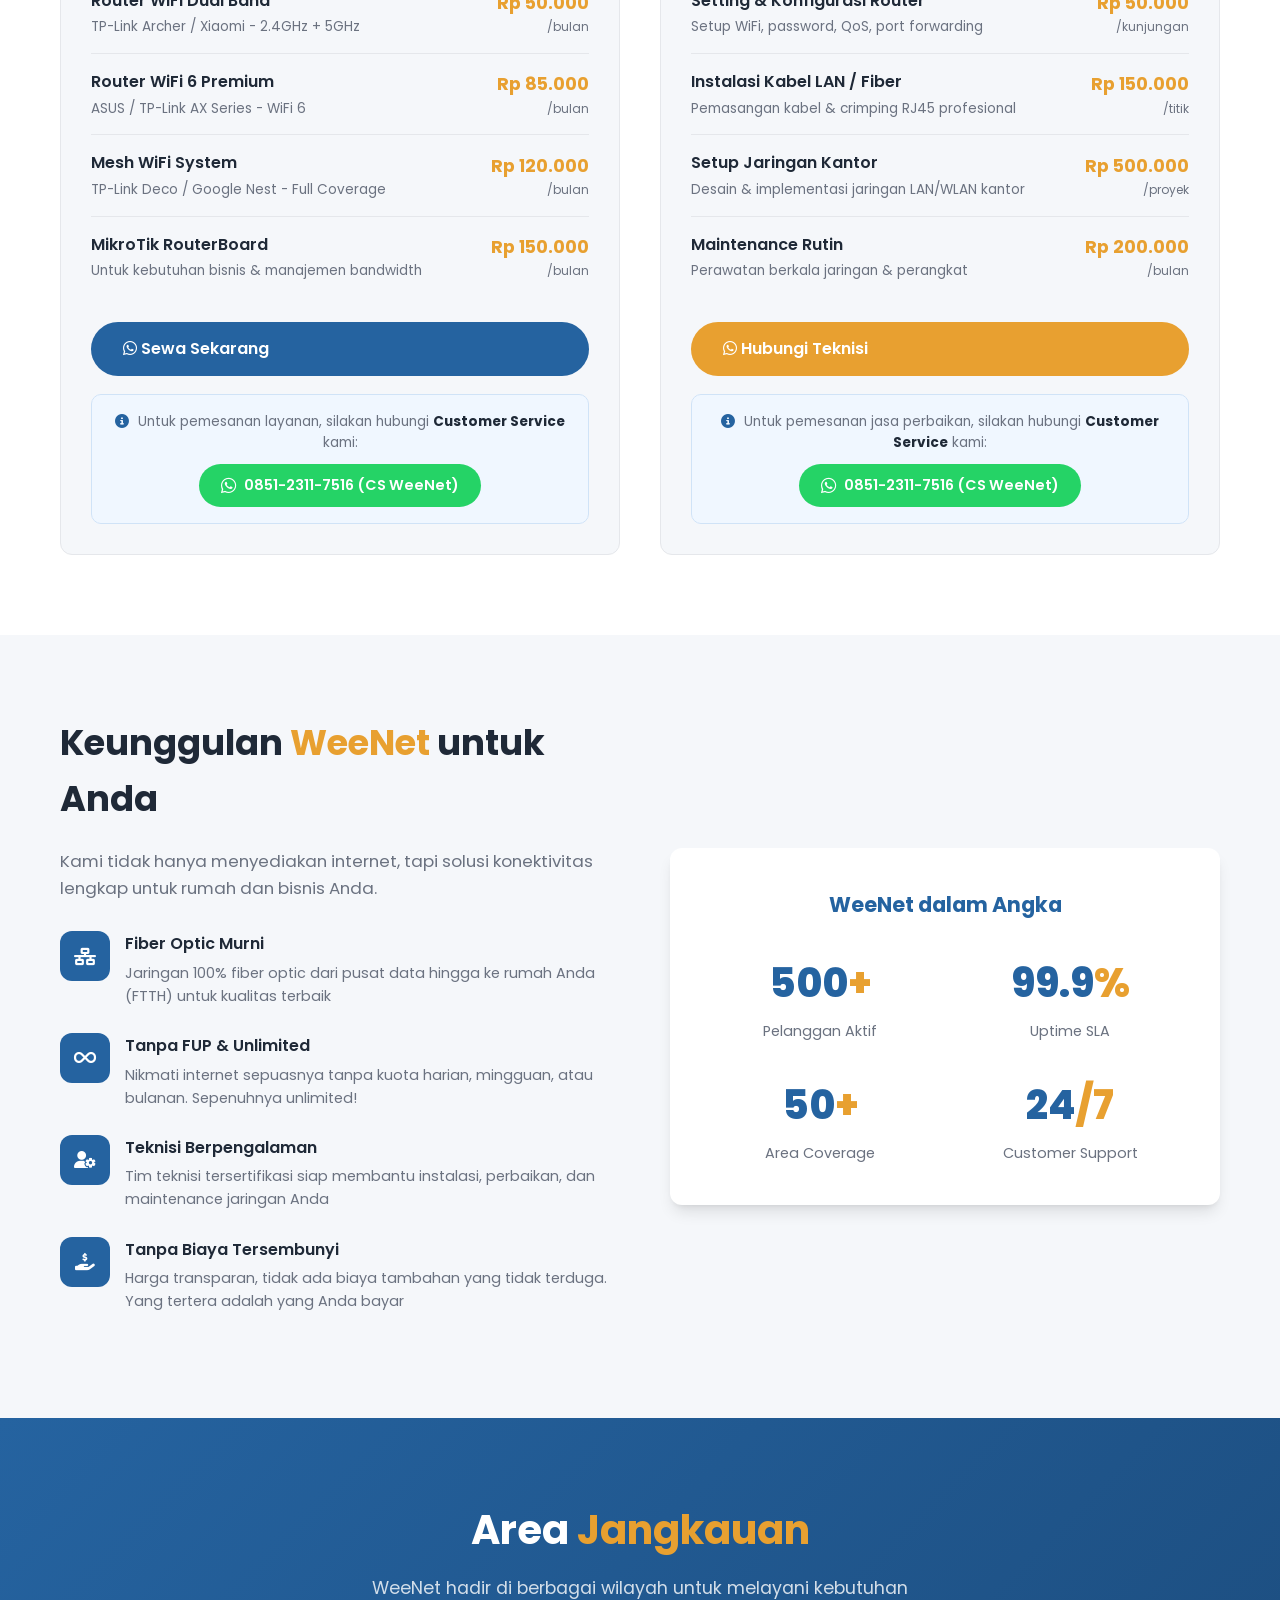
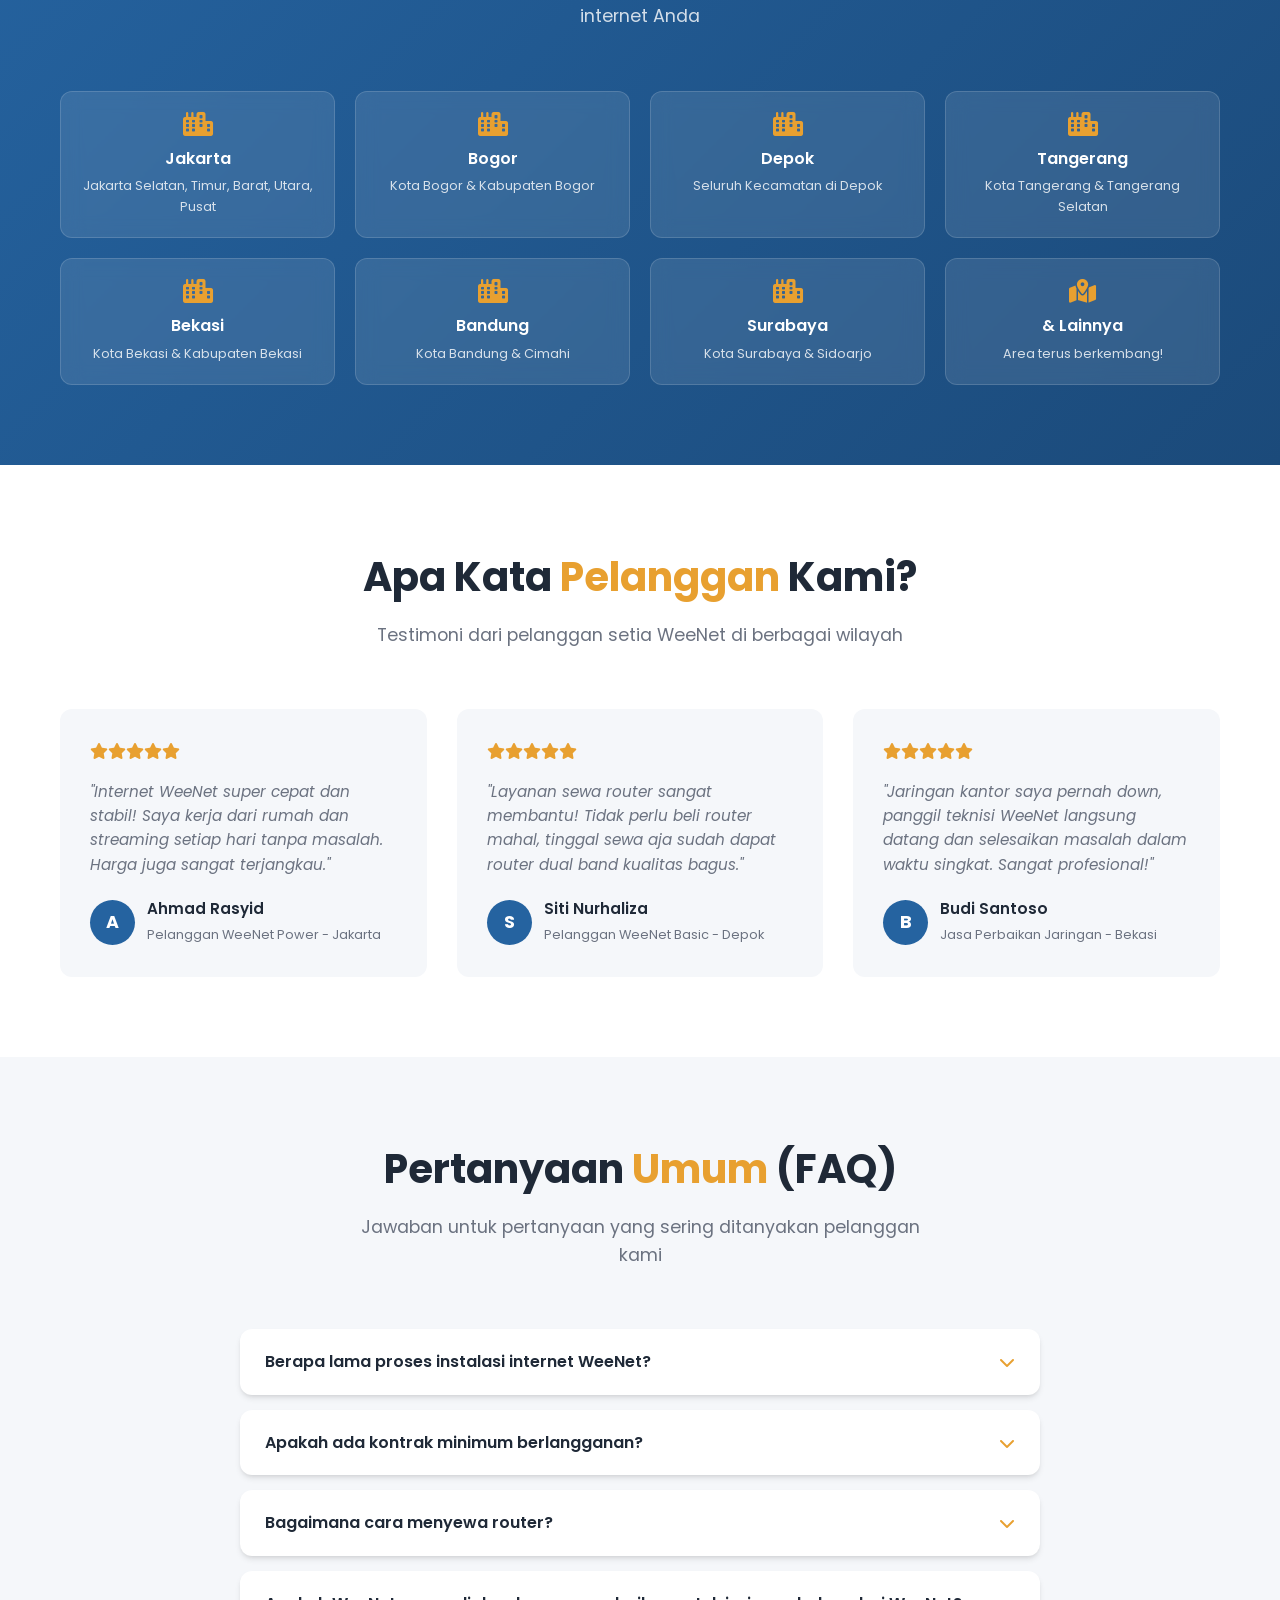
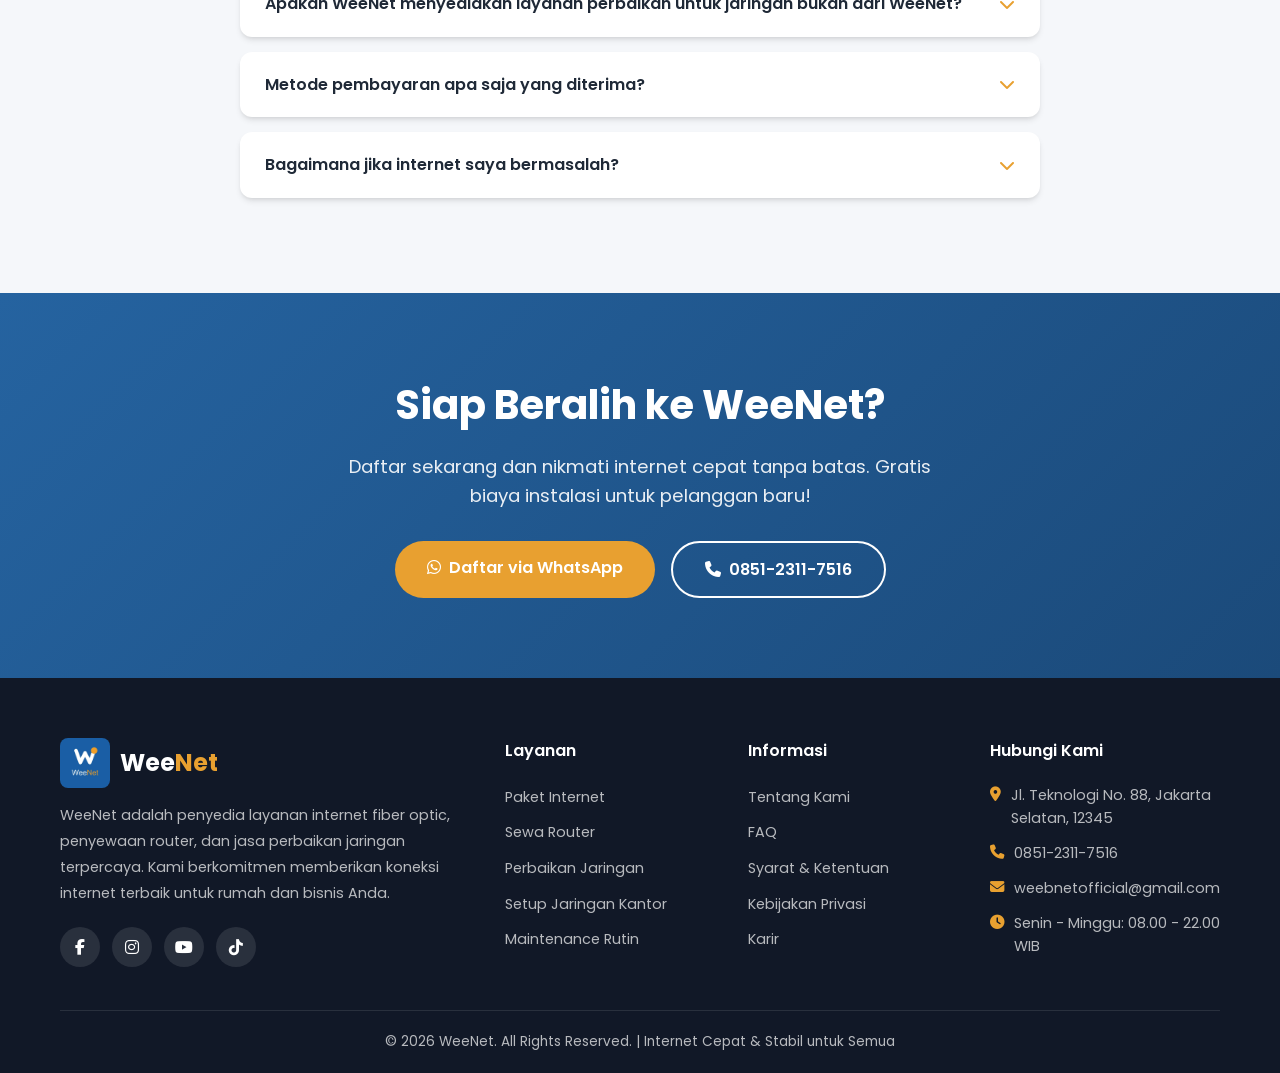
==== commit 4768f8d6: "index.html" ====
--- a/index.html
+++ b/index.html
@@ -972,7 +972,7 @@
         <div class="container">
             <div class="topbar-left">
                 <a href="tel:+6285123117516"><i class="fas fa-phone"></i> 0851-2311-7516</a>
-                <a href="mailto:info@weenet.id"><i class="fas fa-envelope"></i> info@weenet.id</a>
+                <a href="mailto:weebnetofficial@gmail.com"><i class="fas fa-envelope"></i> weebnetofficial@gmail.com</a>
             </div>
             <div class="topbar-right">
                 <a href="#"><i class="fab fa-facebook-f"></i></a>
@@ -1619,7 +1619,7 @@
                     </div>
                     <div class="contact-item">
                         <i class="fas fa-envelope"></i>
-                        <span>info@weenet.id</span>
+                        <span>weebnetofficial@gmail.com</span>
                     </div>
                     <div class="contact-item">
                         <i class="fas fa-clock"></i>
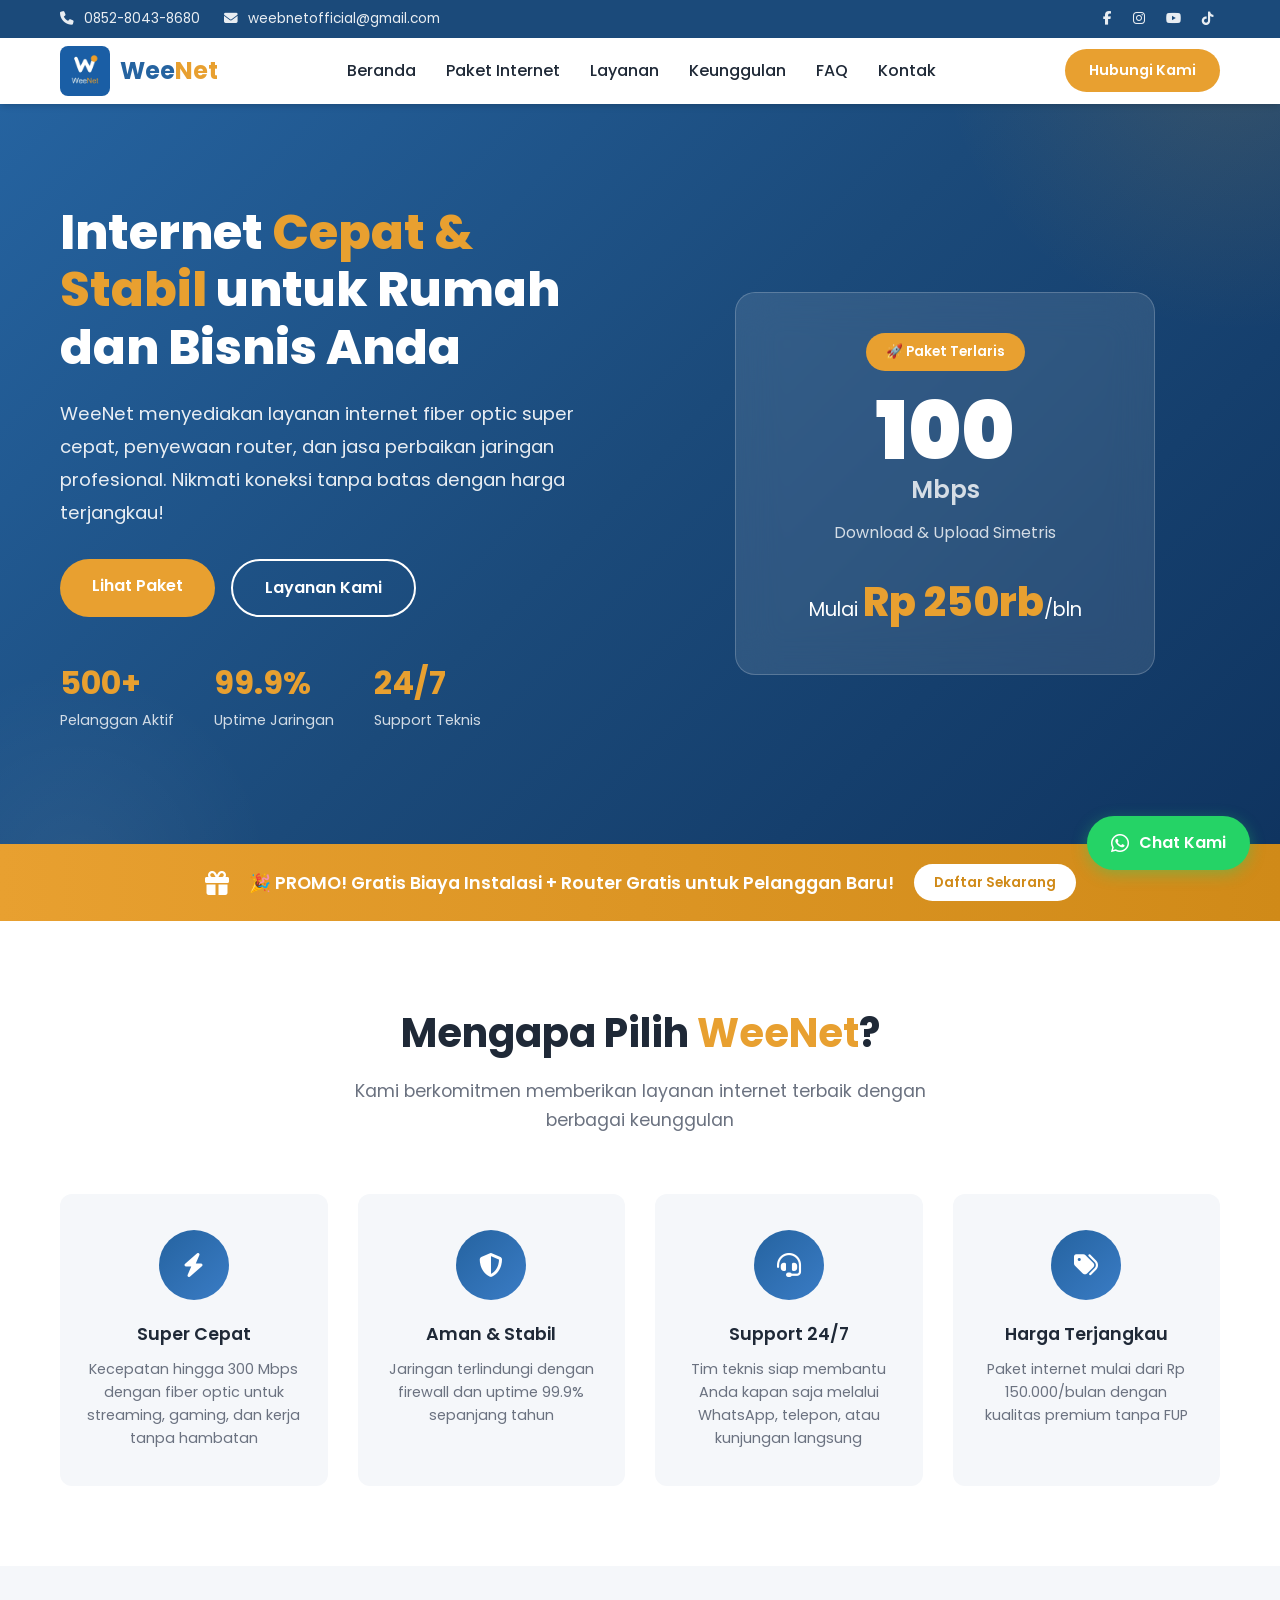
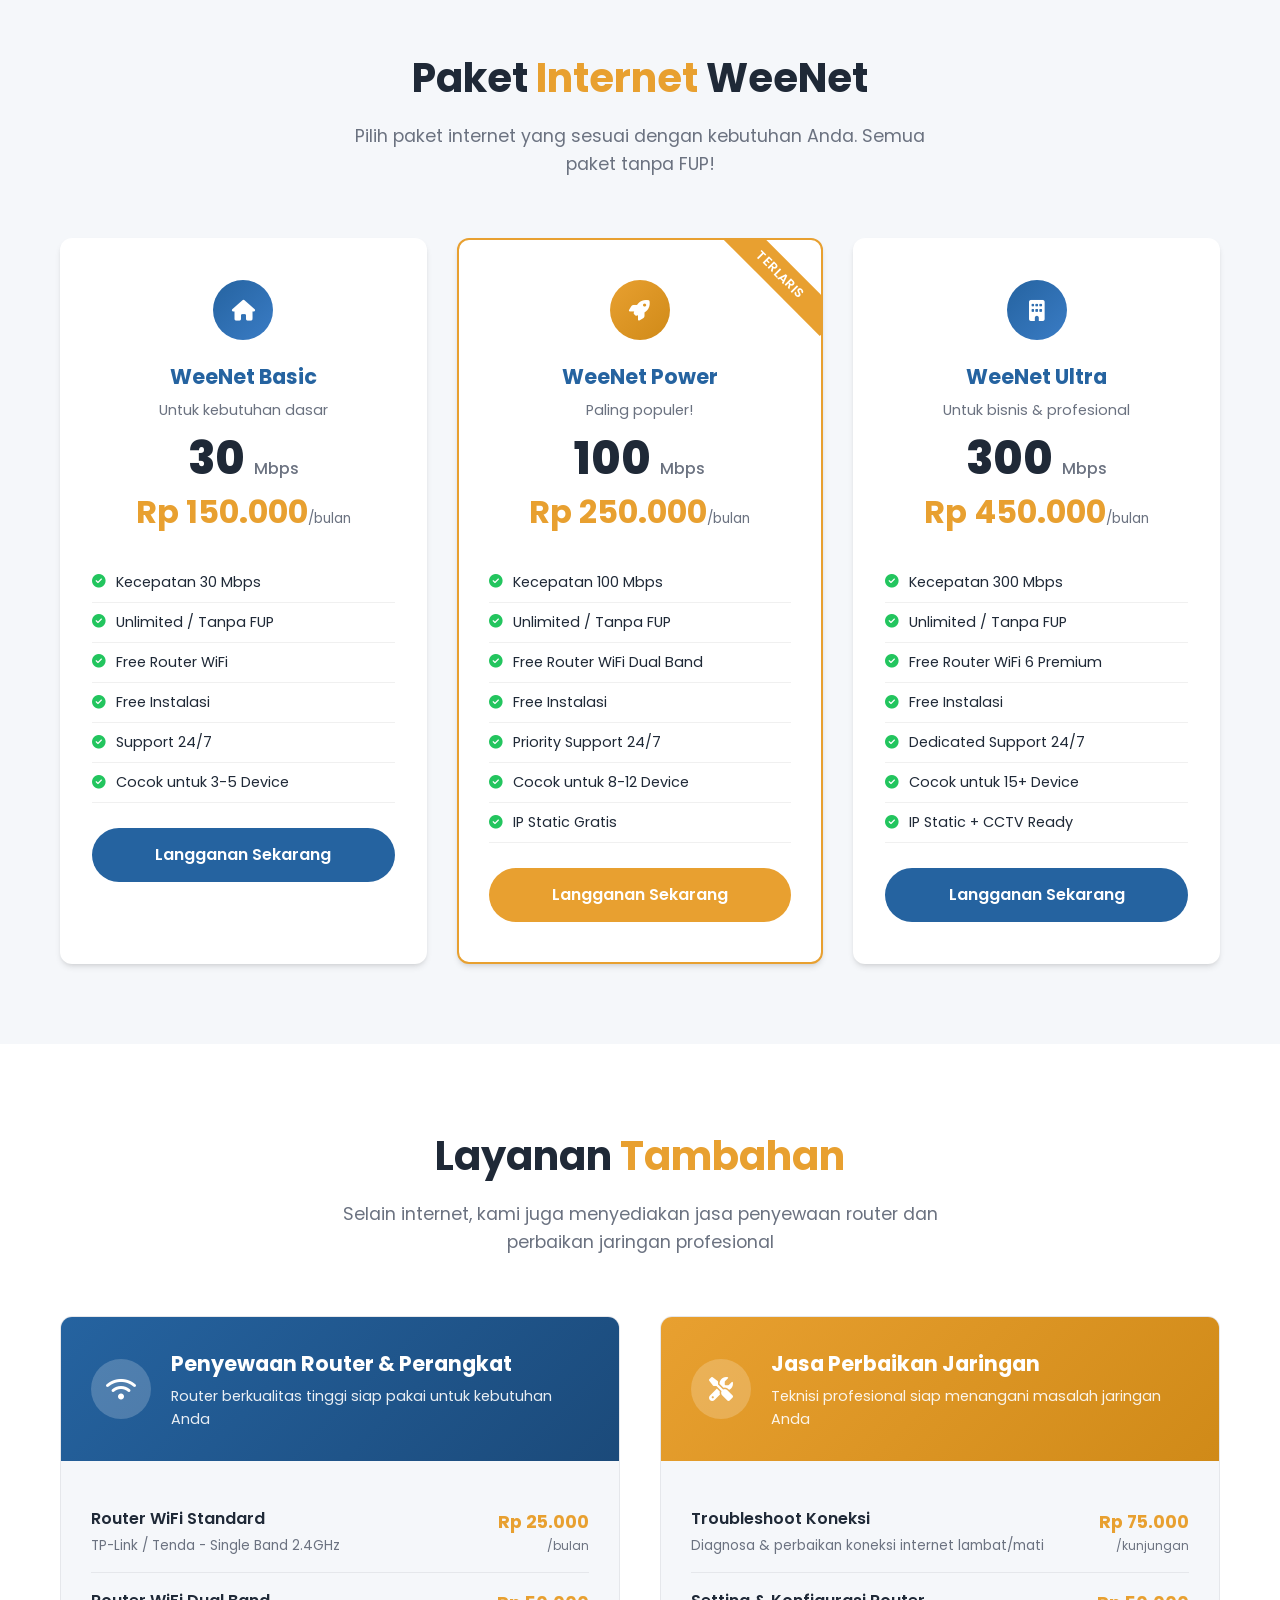
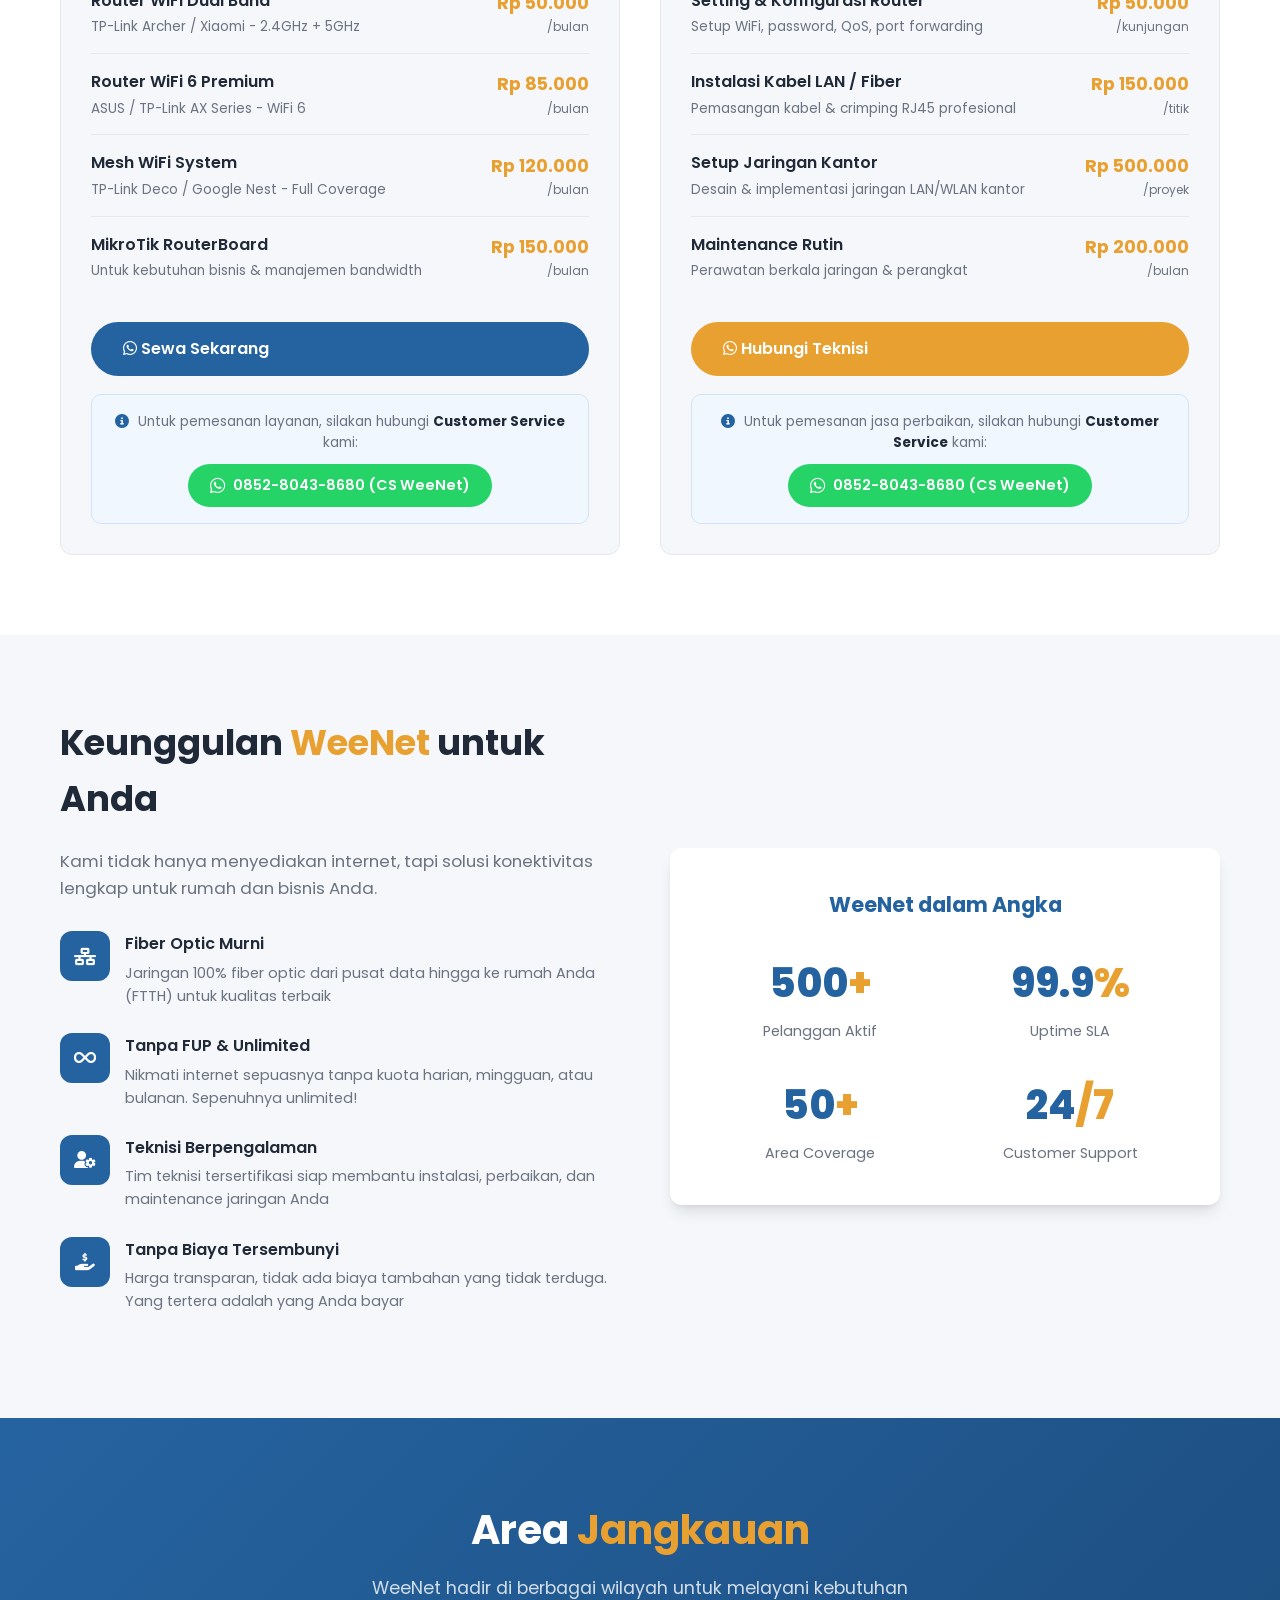
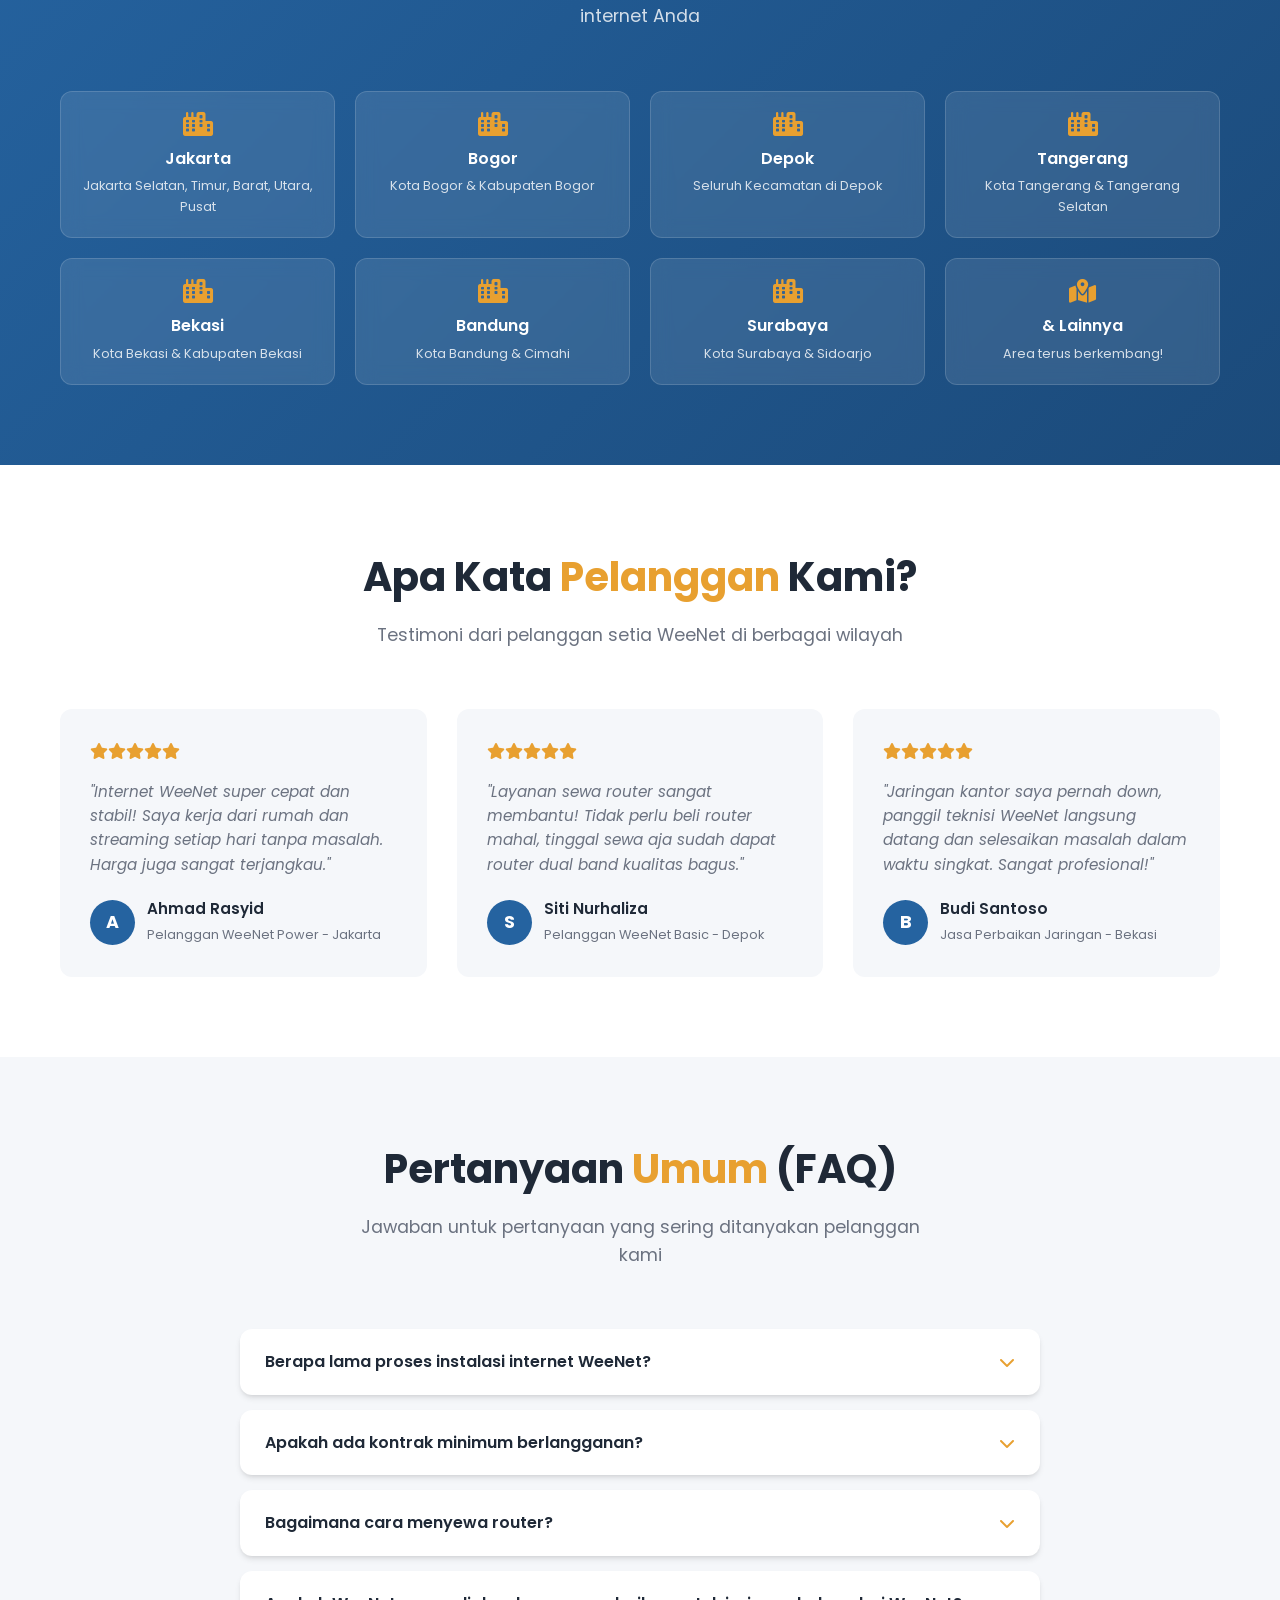
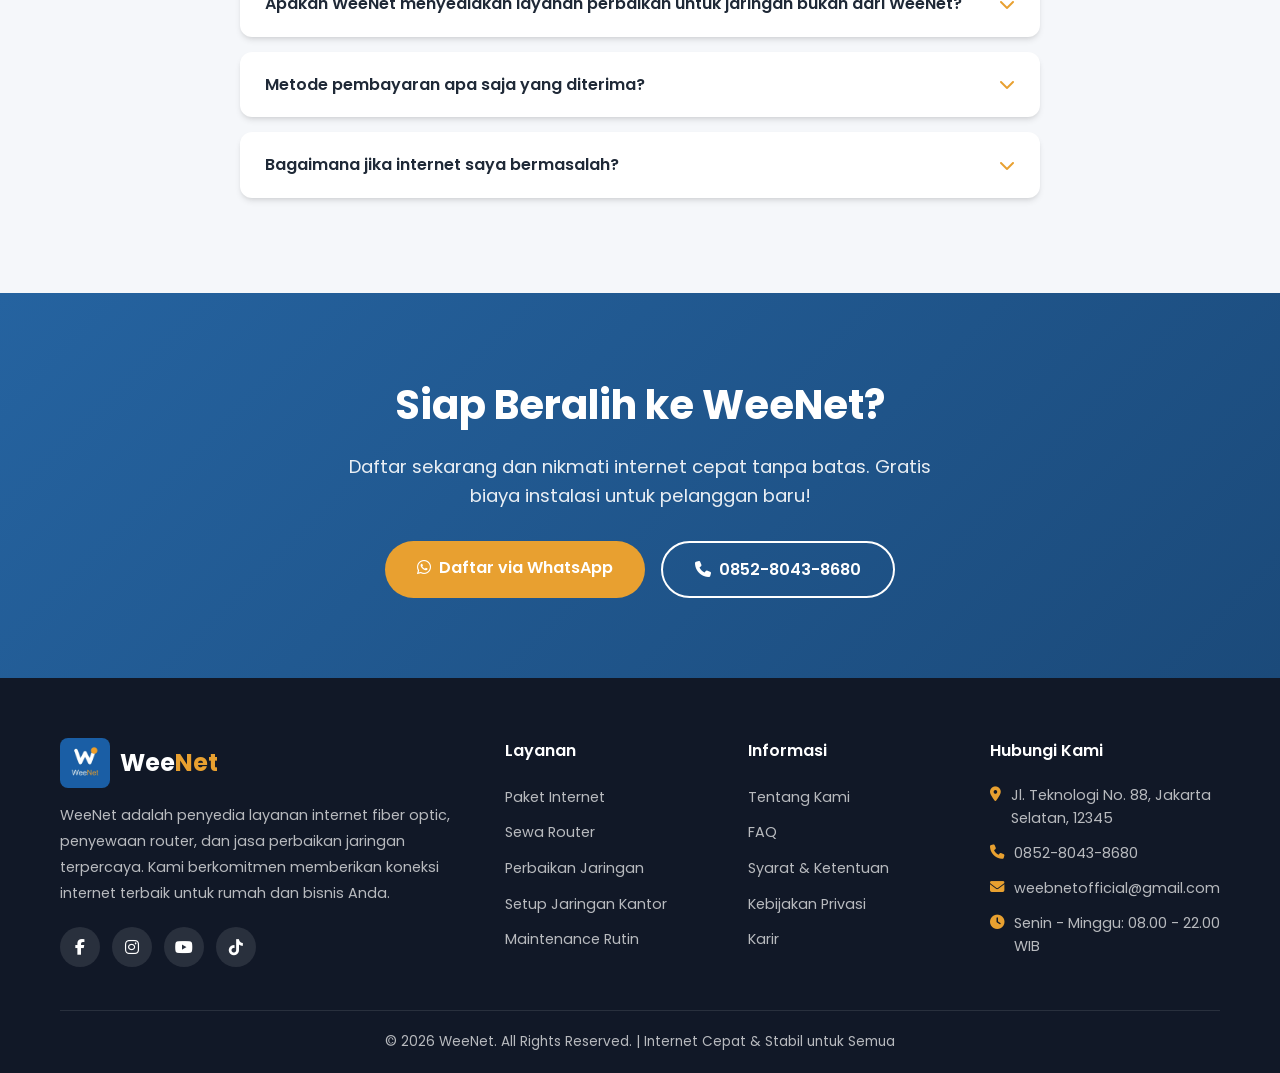
==== commit 6f38f4bd: "index.html" ====
--- a/index.html
+++ b/index.html
@@ -971,7 +971,7 @@
     <div class="topbar">
         <div class="container">
             <div class="topbar-left">
-                <a href="tel:+6285123117516"><i class="fas fa-phone"></i> 0851-2311-7516</a>
+                <a href="tel:+6285280438680"><i class="fas fa-phone"></i> 0852-8043-8680</a>
                 <a href="mailto:weebnetofficial@gmail.com"><i class="fas fa-envelope"></i> weebnetofficial@gmail.com</a>
             </div>
             <div class="topbar-right">
@@ -999,7 +999,7 @@
                 <a href="#kontak">Kontak</a>
             </nav>
             <div class="nav-cta">
-                <a href="https://wa.me/6285123117516" class="btn btn-primary">Hubungi Kami</a>
+                <a href="https://wa.me/6285280438680" class="btn btn-primary">Hubungi Kami</a>
             </div>
             <button class="hamburger" id="hamburger" onclick="toggleMenu()">
                 <span></span>
@@ -1051,7 +1051,7 @@
         <div class="container">
             <i class="fas fa-gift"></i>
             <p>🎉 PROMO! Gratis Biaya Instalasi + Router Gratis untuk Pelanggan Baru!</p>
-            <a href="https://wa.me/6285123117516" class="btn">Daftar Sekarang</a>
+            <a href="https://wa.me/6285280438680" class="btn">Daftar Sekarang</a>
         </div>
     </div>
 
@@ -1231,14 +1231,14 @@
                                 </div>
                             </div>
                         </div>
-                        <a href="https://wa.me/6285123117516?text=Halo,%20saya%20ingin%20sewa%20router" class="btn btn-blue" style="width:100%;">
+                        <a href="https://wa.me/6285280438680?text=Halo,%20saya%20ingin%20sewa%20router" class="btn btn-blue" style="width:100%;">
                             <i class="fab fa-whatsapp"></i> Sewa Sekarang
                         </a>
                         <div class="service-cs-info">
                             <p><i class="fas fa-info-circle"></i> Untuk pemesanan layanan, silakan hubungi <strong>Customer Service</strong> kami:</p>
-                            <a href="https://wa.me/6285123117516?text=Halo,%20saya%20ingin%20memesan%20layanan%20sewa%20router%20WeeNet" class="cs-contact">
+                            <a href="https://wa.me/6285280438680?text=Halo,%20saya%20ingin%20memesan%20layanan%20sewa%20router%20WeeNet" class="cs-contact">
                                 <i class="fab fa-whatsapp"></i>
-                                <span>0851-2311-7516 (CS WeeNet)</span>
+                                <span>0852-8043-8680 (CS WeeNet)</span>
                             </a>
                         </div>
                     </div>
@@ -1306,14 +1306,14 @@
                                 </div>
                             </div>
                         </div>
-                        <a href="https://wa.me/6285123117516?text=Halo,%20saya%20butuh%20jasa%20perbaikan%20jaringan" class="btn btn-primary" style="width:100%;">
+                        <a href="https://wa.me/6285280438680?text=Halo,%20saya%20butuh%20jasa%20perbaikan%20jaringan" class="btn btn-primary" style="width:100%;">
                             <i class="fab fa-whatsapp"></i> Hubungi Teknisi
                         </a>
                         <div class="service-cs-info">
                             <p><i class="fas fa-info-circle"></i> Untuk pemesanan jasa perbaikan, silakan hubungi <strong>Customer Service</strong> kami:</p>
-                            <a href="https://wa.me/6285123117516?text=Halo,%20saya%20ingin%20memesan%20jasa%20perbaikan%20jaringan%20WeeNet" class="cs-contact">
+                            <a href="https://wa.me/6285280438680?text=Halo,%20saya%20ingin%20memesan%20jasa%20perbaikan%20jaringan%20WeeNet" class="cs-contact">
                                 <i class="fab fa-whatsapp"></i>
-                                <span>0851-2311-7516 (CS WeeNet)</span>
+                                <span>0852-8043-8680 (CS WeeNet)</span>
                             </a>
                         </div>
                     </div>
@@ -1560,11 +1560,11 @@
             <h2>Siap Beralih ke WeeNet?</h2>
             <p>Daftar sekarang dan nikmati internet cepat tanpa batas. Gratis biaya instalasi untuk pelanggan baru!</p>
             <div class="cta-btns">
-                <a href="https://wa.me/6285123117516?text=Halo,%20saya%20ingin%20berlangganan%20internet%20WeeNet" class="btn btn-primary">
+                <a href="https://wa.me/6285280438680?text=Halo,%20saya%20ingin%20berlangganan%20internet%20WeeNet" class="btn btn-primary">
                     <i class="fab fa-whatsapp"></i> &nbsp;Daftar via WhatsApp
                 </a>
-                <a href="tel:+6285123117516" class="btn btn-outline">
-                    <i class="fas fa-phone"></i> &nbsp;0851-2311-7516
+                <a href="tel:+6285280438680" class="btn btn-outline">
+                    <i class="fas fa-phone"></i> &nbsp;0852-8043-8680
                 </a>
             </div>
         </div>
@@ -1615,7 +1615,7 @@
                     </div>
                     <div class="contact-item">
                         <i class="fas fa-phone"></i>
-                        <span>0851-2311-7516</span>
+                        <span>0852-8043-8680</span>
                     </div>
                     <div class="contact-item">
                         <i class="fas fa-envelope"></i>
@@ -1635,7 +1635,7 @@
 
     <!-- WHATSAPP FLOAT -->
     <div class="wa-float">
-        <a href="https://wa.me/6285123117516?text=Halo,%20saya%20ingin%20bertanya%20tentang%20layanan%20WeeNet" target="_blank">
+        <a href="https://wa.me/6285280438680?text=Halo,%20saya%20ingin%20bertanya%20tentang%20layanan%20WeeNet" target="_blank">
             <i class="fab fa-whatsapp"></i>
             <span>Chat Kami</span>
         </a>
